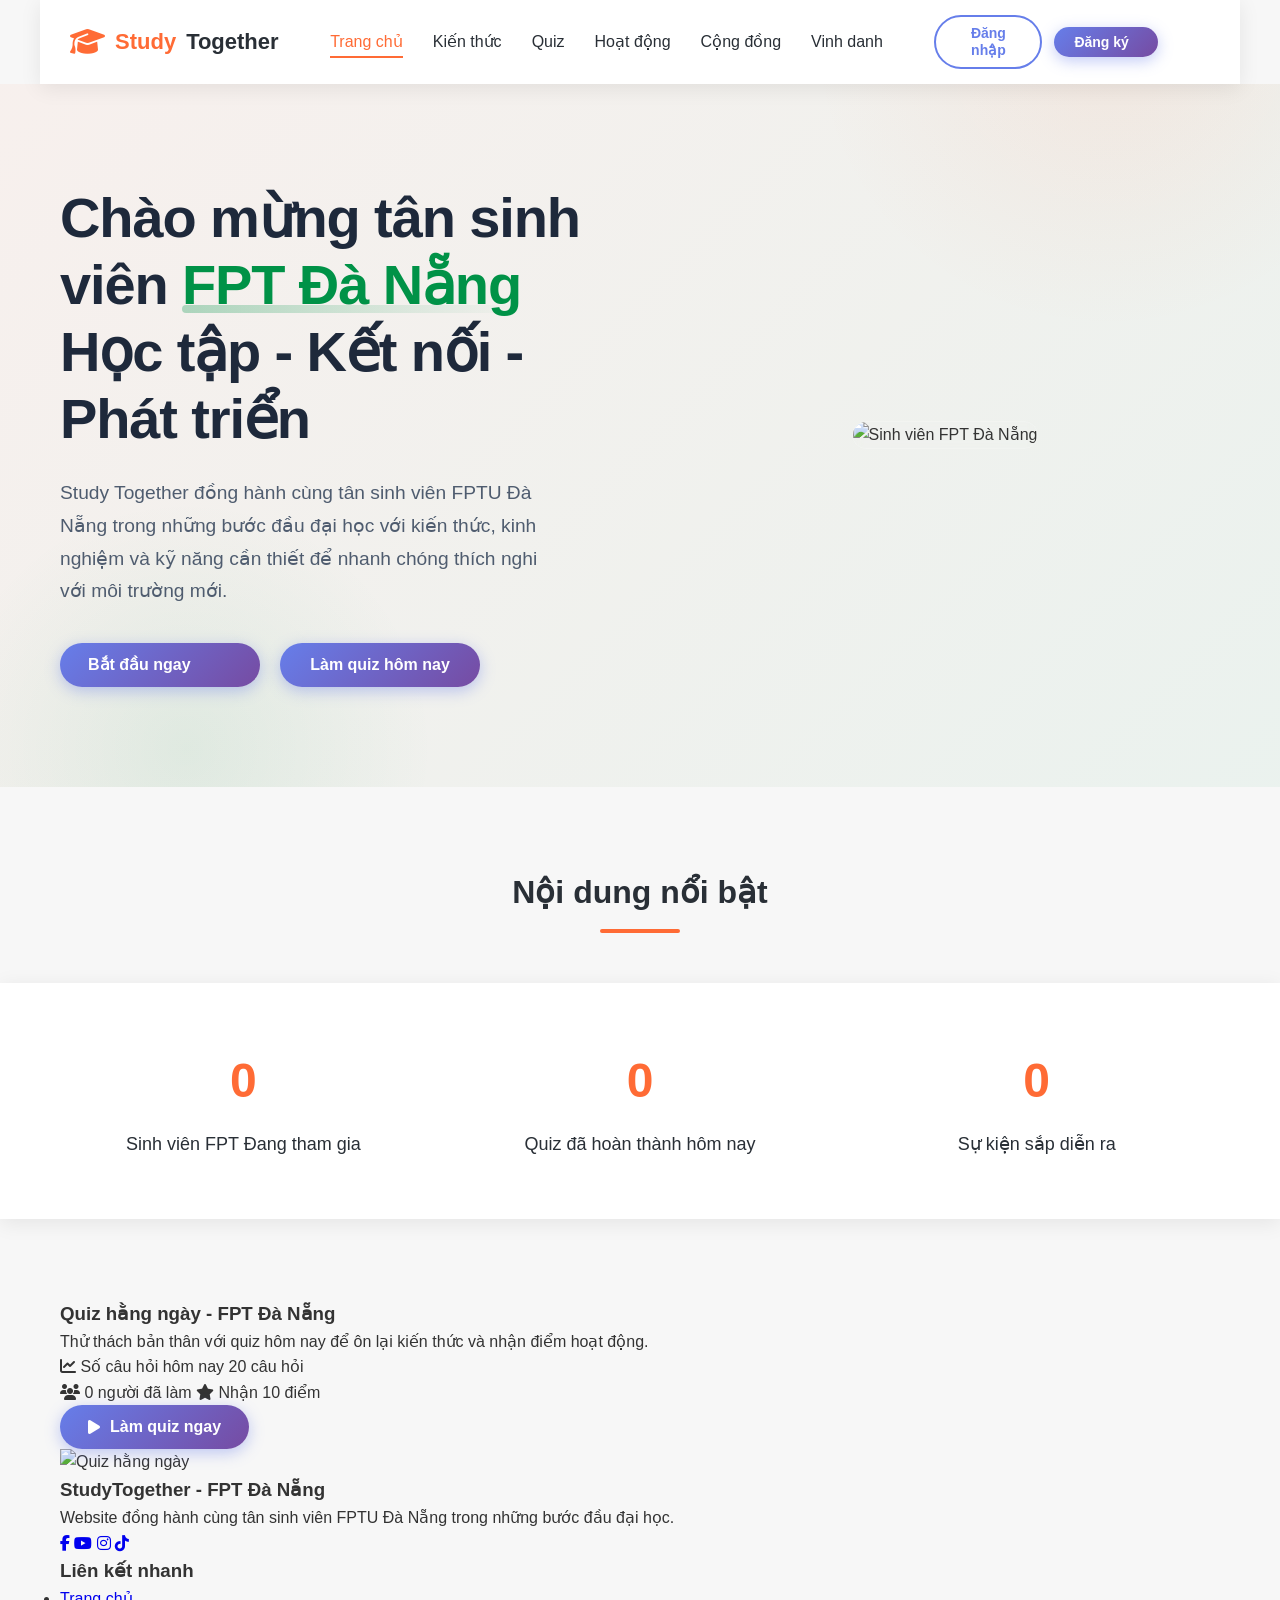
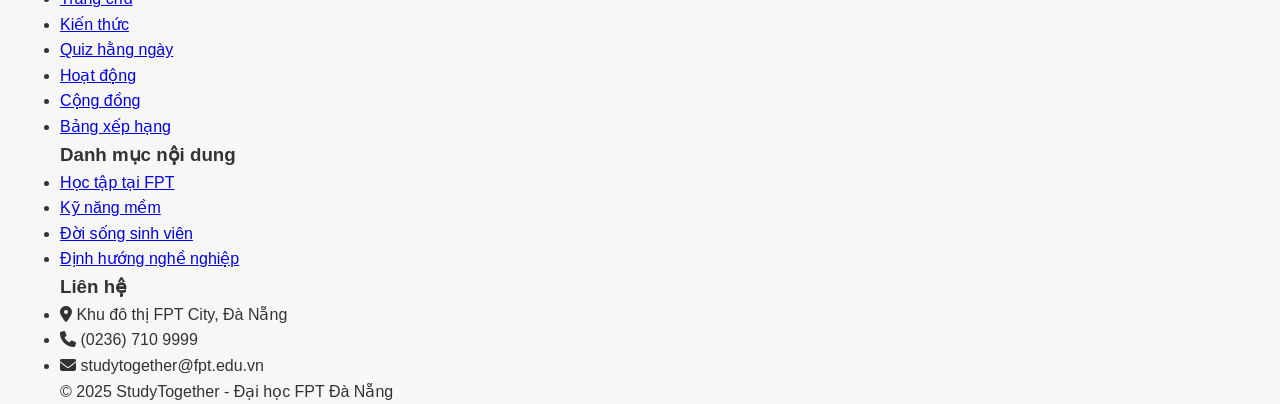
==== index.html @ 8d512ec1 "fix" ====
<!DOCTYPE html>
<html lang="vi">
<head>
    <meta charset="UTF-8">
    <meta name="viewport" content="width=device-width, initial-scale=1.0">
    <title>Study Together - Đồng hành cùng tân sinh viên FPT Đà Nẵng</title>
    <link rel="stylesheet" href="https://cdnjs.cloudflare.com/ajax/libs/font-awesome/6.4.0/css/all.min.css">
    <link rel="stylesheet" href="https://cdnjs.cloudflare.com/ajax/libs/toastr.js/latest/toastr.min.css">
    <link rel="stylesheet" href="css/style.css">
    <link rel="icon" type="image/png" href="https://daihoc.fpt.edu.vn/favicon.ico">
</head>
<body>
    <!-- Header -->
    <header id="main-header">
        <div class="container header-container">
            <a href="#" class="logo" id="homeLogo">
                <i class="fas fa-graduation-cap"></i>
                <span>Study</span>Together
            </a>
            
            <nav>
                <ul>
                    <li><a href="#" class="nav-link active" data-section="home">Trang chủ</a></li>
                    <li><a href="#" class="nav-link" data-section="knowledge">Kiến thức</a></li>
                    <li><a href="#" class="nav-link" data-section="quiz">Quiz</a></li>
                    <li><a href="#" class="nav-link" data-section="activities">Hoạt động</a></li>
                    <li><a href="#" class="nav-link" data-section="community">Cộng đồng</a></li>
                    <li><a href="#" class="nav-link" data-section="ranking">Vinh danh</a></li>
                </ul>
            </nav>
            
            <div class="auth-buttons" id="authButtons">
                <a href="#" class="btn btn-outline" id="loginBtn">Đăng nhập</a>
                <a href="#" class="btn btn-primary" id="registerBtn">Đăng ký</a>
            </div>

            <!-- User Menu -->
            <div class="user-menu" id="userMenu" style="display: none;">
                <div class="user-info" id="userInfo">
                    <i class="fas fa-user-circle"></i>
                    <span id="displayUsername">Username</span>
                    <i class="fas fa-chevron-down"></i>
                </div>
                <div class="dropdown-menu" id="dropdownMenu">
                    <a href="#" id="profileBtn"><i class="fas fa-user"></i> Hồ sơ</a>
                    <a href="#" id="quizHistoryBtn"><i class="fas fa-history"></i> Lịch sử quiz</a>
                    <a href="#" id="logoutBtn"><i class="fas fa-sign-out-alt"></i> Đăng xuất</a>
                </div>
            </div>

            <!-- Mobile Menu Button -->
            <div class="mobile-menu-btn" id="mobileMenuBtn">
                <span></span>
                <span></span>
                <span></span>
            </div>
        </div>
    </header>

    <!-- Main Content -->
    <main id="main-content">
        <!-- Trang chủ -->
        <section id="home-section" class="content-section">
            <!-- Banner chính -->
            <section class="hero">
                <div class="container hero-content">
                    <div class="hero-text">
                        <h1>Chào mừng tân sinh viên <span>FPT Đà Nẵng</span><br>Học tập - Kết nối - Phát triển</h1>
                        <p>Study Together đồng hành cùng tân sinh viên FPTU Đà Nẵng trong những bước đầu đại học với kiến thức, kinh nghiệm và kỹ năng cần thiết để nhanh chóng thích nghi với môi trường mới.</p>
                        <div class="hero-buttons">
                            <a href="#" class="btn btn-primary" id="startNowBtn">Bắt đầu ngay</a>
                            <a href="#" class="btn btn-fpt" id="dailyQuizBtn">Làm quiz hôm nay</a>
                        </div>
                    </div>
                    <div class="hero-image">
                        <img src="https://daihoc.fpt.edu.vn/wp-content/uploads/2022/07/dai-hoc-fpt-1-1659081213-910x607.jpg" alt="Sinh viên FPT Đà Nẵng">
                    </div>
                </div>
            </section>

            <!-- Nội dung nổi bật -->
            <div class="container">
                <h2 class="section-title">Nội dung nổi bật</h2>
                <div class="features" id="featured-content"></div>
            </div>

            <!-- Thống kê nhanh -->
            <section class="stats">
                <div class="container stats-container">
                    <div class="stat-item">
                        <div class="stat-number" id="studentCount">0</div>
                        <div class="stat-text">Sinh viên FPT Đang tham gia</div>
                    </div>
                    <div class="stat-item">
                        <div class="stat-number" id="quizCompletedCount">0</div>
                        <div class="stat-text">Quiz đã hoàn thành hôm nay</div>
                    </div>
                    <div class="stat-item">
                        <div class="stat-number" id="upcomingEvents">0</div>
                        <div class="stat-text">Sự kiện sắp diễn ra</div>
                    </div>
                </div>
            </section>

            <!-- Quiz hôm nay -->
            <div class="container">
                <div class="quiz-today">
                    <div class="quiz-content">
                        <h3>Quiz hằng ngày - FPT Đà Nẵng</h3>
                        <p>Thử thách bản thân với quiz hôm nay để ôn lại kiến thức và nhận điểm hoạt động.</p>
                        <div class="quiz-progress-wrapper">
                            <div class="quiz-progress-header">
                                <span><i class="fas fa-chart-line"></i> Số câu hỏi hôm nay</span>
                                <span class="quiz-progress-percentage" id="quizPercentage">20 câu hỏi</span>
                            </div>
                            <div class="quiz-stats">
                                <span><i class="fas fa-users"></i> <span id="quizCompletedToday">0</span> người đã làm</span>
                                <span><i class="fas fa-star"></i> Nhận 10 điểm</span>
                            </div>
                        </div>
                        <button class="btn btn-primary" id="takeQuizBtn">
                            <i class="fas fa-play"></i> Làm quiz ngay
                        </button>
                    </div>
                    <div class="quiz-image">
                        <img src="https://images.unsplash.com/photo-1501504905252-473c47e087f8?ixlib=rb-4.0.3&auto=format&fit=crop&w=1000&q=80" alt="Quiz hằng ngày">
                    </div>
                </div>
            </div>
        </section>

        <!-- Kiến thức -->
        <section id="knowledge-section" class="content-section hidden-section">
            <div class="container">
                <h2 class="section-title">Kiến thức cho tân sinh viên FPT</h2>
                <div class="features" id="knowledge-content"></div>
            </div>
        </section>

        <!-- Chi tiết bài viết -->
        <section id="post-detail-section" class="content-section hidden-section">
            <div class="container">
                <div id="post-detail-content"></div>
            </div>
        </section>

        <!-- Quiz Section -->
        <section id="quiz-section" class="content-section hidden-section">
            <div class="container">
                <div class="quiz-header-section">
                    <h2 class="section-title">Quiz hàng ngày</h2>
                    <button class="btn btn-primary" id="startQuizNowBtn">
                        <i class="fas fa-play"></i> Bắt đầu làm quiz ngay
                    </button>
                </div>
                
                <div class="quiz-stats-section">
                    <!-- Thông tin quiz -->
                    <div class="quiz-info-cards">
                        <div class="quiz-info-card">
                            <i class="fas fa-question-circle"></i>
                            <div class="info-content">
                                <span class="info-label">Tổng số câu</span>
                                <span class="info-value" id="totalQuestionsDisplay">20 câu</span>
                            </div>
                        </div>
                        <div class="quiz-info-card">
                            <i class="fas fa-star"></i>
                            <div class="info-content">
                                <span class="info-label">Điểm tối đa</span>
                                <span class="info-value" id="maxScoreDisplay">200 điểm</span>
                            </div>
                        </div>
                        <div class="quiz-info-card">
                            <i class="fas fa-clock"></i>
                            <div class="info-content">
                                <span class="info-label">Thời gian</span>
                                <span class="info-value">Không giới hạn</span>
                            </div>
                        </div>
                    </div>
                    
                    <!-- Container cho câu hỏi quiz -->
                    <div id="quizQuestions" class="quiz-questions-container" style="display: none;"></div>
                    
                    <!-- Container cho kết quả quiz -->
                    <div id="quizResult" class="quiz-result-container" style="display: none;"></div>
                    
                    <!-- Nút điều khiển quiz -->
                    <div class="quiz-actions">
                        <button id="submitQuizBtn" class="btn btn-primary" style="display: none;">
                            <i class="fas fa-check"></i> Nộp bài
                        </button>
                        <button id="closeQuizResultBtn" class="btn btn-outline" style="display: none;">
                            <i class="fas fa-times"></i> Đóng
                        </button>
                    </div>
                    
                    <!-- Lịch sử quiz -->
                    <div class="quiz-history-section">
                        <div class="quiz-history-header">
                            <h3><i class="fas fa-history"></i> Lịch sử quiz của bạn</h3>
                            <div class="history-actions">
                                <button class="btn btn-outline" id="refreshQuizHistoryBtn">
                                    <i class="fas fa-sync-alt"></i> Làm mới
                                </button>
                                <button class="btn btn-primary" id="startQuizFromHistory">
                                    <i class="fas fa-play"></i> Làm quiz mới
                                </button>
                            </div>
                        </div>
                        <div id="quiz-history" class="quiz-history-list"></div>
                    </div>
                </div>
            </div>
        </section>

        <!-- Hoạt động -->
        <section id="activities-section" class="content-section hidden-section">
            <div class="container">
                <h2 class="section-title fpt">Hoạt động FPT Đà Nẵng</h2>
                <p class="section-description">Các sự kiện, hoạt động ngoại khóa và talkshow dành cho sinh viên FPTU Đà Nẵng</p>
                
                <div class="activities-grid" id="activities-content"></div>
                
                <div class="text-center">
                    <button class="btn btn-fpt" id="loadMoreActivities">
                        <i class="fas fa-arrow-down"></i> Xem thêm hoạt động
                    </button>
                </div>
            </div>
        </section>

        <!-- Chi tiết hoạt động -->
        <section id="activity-detail-section" class="content-section hidden-section">
            <div class="container">
                <div id="activity-detail-content"></div>
            </div>
        </section>

        <!-- Cộng đồng -->
        <section id="community-section" class="content-section hidden-section">
            <div class="container">
                <h2 class="section-title fpt">Cộng đồng FPT Đà Nẵng</h2>
                <p class="section-description">Kết nối, chia sẻ và học hỏi cùng cộng đồng sinh viên FPTU Đà Nẵng</p>
                
                <div class="community-container">
                    <div class="community-card">
                        <div class="community-icon">
                            <i class="fas fa-comments"></i>
                        </div>
                        <h3>Diễn đàn thảo luận</h3>
                        <p>Thảo luận, đặt câu hỏi và chia sẻ kinh nghiệm học tập với sinh viên FPT</p>
                        <button class="btn btn-fpt" id="joinForumBtn">
                            <i class="fas fa-sign-in-alt"></i> Tham gia ngay
                        </button>
                    </div>
                    
                    <div class="community-card">
                        <div class="community-icon">
                            <i class="fas fa-users"></i>
                        </div>
                        <h3>Nhóm học tập</h3>
                        <p>Kết nối với các nhóm học tập theo môn học, chuyên ngành tại FPT</p>
                        <button class="btn btn-fpt" id="findGroupBtn">
                            <i class="fas fa-search"></i> Tìm nhóm
                        </button>
                    </div>
                    
                    <div class="community-card">
                        <div class="community-icon">
                            <i class="fas fa-question-circle"></i>
                        </div>
                        <h3>Hỏi đáp cùng giảng viên</h3>
                        <p>Đặt câu hỏi trực tiếp với giảng viên và mentor FPT Đà Nẵng</p>
                        <button class="btn btn-fpt" id="askQuestionBtn">
                            <i class="fas fa-pen"></i> Đặt câu hỏi
                        </button>
                    </div>
                </div>
                
                <div class="forum-posts">
                    <h3>Bài viết mới từ cộng đồng</h3>
                    <div id="forum-posts-content"></div>
                    
                    <div class="text-center">
                        <button class="btn btn-outline" id="createPostBtn">
                            <i class="fas fa-plus"></i> Tạo bài viết mới
                        </button>
                    </div>
                </div>
            </div>
        </section>

        <!-- Vinh danh -->
        <section id="ranking-section" class="content-section hidden-section">
            <div class="container">
                <h2 class="section-title">Bảng xếp hạng FPT Đà Nẵng</h2>
                
                <div class="ranking-tabs">
                    <button class="btn btn-outline" id="weeklyRankingBtn">
                        <i class="fas fa-calendar-week"></i> Xếp hạng tuần
                    </button>
                    <button class="btn btn-primary" id="monthlyRankingBtn">
                        <i class="fas fa-calendar-alt"></i> Xếp hạng tháng
                    </button>
                </div>
                
                <div id="ranking-content"></div>
            </div>
        </section>

        <!-- Hồ sơ -->
        <section id="profile-section" class="content-section hidden-section">
            <div class="container">
                <div class="profile-container">
                    <div class="profile-card">
                        <div class="profile-header">
                            <div class="profile-avatar">
                                <span class="avatar-icon" id="profileAvatar">U</span>
                            </div>
                            <h1>Hồ sơ cá nhân</h1>
                            <span class="profile-badge" id="profileBadge">Thành viên</span>
                        </div>
                        
                        <div class="profile-content">
                            <div class="profile-item">
                                <div class="item-icon">👤</div>
                                <div class="item-details">
                                    <div class="item-label">Tên đăng nhập</div>
                                    <div class="item-value" id="profileUsername">---</div>
                                </div>
                            </div>
                            
                            <div class="profile-item">
                                <div class="item-icon">📧</div>
                                <div class="item-details">
                                    <div class="item-label">Email</div>
                                    <div class="item-value" id="profileEmail">---</div>
                                </div>
                            </div>
                            
                            <div class="profile-item">
                                <div class="item-icon">⭐</div>
                                <div class="item-details">
                                    <div class="item-label">Điểm tích lũy</div>
                                    <div class="points-display" id="profilePoints">
                                        0 <span>điểm</span>
                                    </div>
                                </div>
                            </div>
                        </div>
                        
                        <div class="profile-stats">
                            <div class="stat-card">
                                <div class="stat-value" id="rankStat">Bronze</div>
                                <div class="stat-label">Hạng</div>
                            </div>
                            <div class="stat-card">
                                <div class="stat-value" id="joinDateStat">2024</div>
                                <div class="stat-label">Tham gia</div>
                            </div>
                            <div class="stat-card">
                                <div class="stat-value" id="activityStat">0</div>
                                <div class="stat-label">Quiz đã làm</div>
                            </div>
                        </div>
                        
                        <div class="profile-actions">
                            <button class="btn" onclick="editProfile()">
                                <span>Chỉnh sửa</span>
                            </button>
                            <button class="btn btn-outline" onclick="viewQuizHistory()">
                                <span>Lịch sử</span>
                            </button>
                        </div>
                    </div>
                </div>
            </div>
        </section>
    </main>

    <!-- Modal đăng ký/đăng nhập -->
    <div class="modal" id="authModal">
        <div class="modal-content">
            <span class="close-modal" id="closeAuthModal">&times;</span>
            <h2 id="modalTitle">Đăng ký tài khoản</h2>

            <form id="authForm">
                <div class="form-group">
                    <label for="username">Tên đăng nhập:</label>
                    <input type="text" id="username" placeholder="Nhập tên đăng nhập" required>
                </div>

                <div class="form-group" id="emailGroup">
                    <label for="email">Email:</label>
                    <input type="email" id="email" placeholder="example@fpt.edu.vn">
                </div>

                <div class="form-group">
                    <label for="password">Mật khẩu:</label>
                    <input type="password" id="password" placeholder="••••••••" required>
                </div>

                <div class="form-group" id="confirmPasswordGroup">
                    <label for="confirmPassword">Xác nhận mật khẩu:</label>
                    <input type="password" id="confirmPassword" placeholder="Nhập lại mật khẩu">
                </div>

                <button type="submit" class="btn btn-primary" id="authSubmitBtn">Đăng ký</button>

                <p class="text-center">
                    <a href="#" id="switchAuthMode">Đã có tài khoản? Đăng nhập ngay</a>
                </p>
            </form>
        </div>
    </div>

    <!-- Modal Quên mật khẩu -->
    <div class="modal" id="forgotPasswordModal">
        <div class="modal-content">
            <span class="close-modal" id="closeForgotModal">&times;</span>
            <h2><i class="fas fa-key"></i> Quên mật khẩu</h2>
            <p class="modal-description">Nhập email của bạn, chúng tôi sẽ gửi mã xác nhận.</p>
            <form id="forgotPasswordForm">
                <div class="form-group">
                    <label for="forgotEmail">Email:</label>
                    <input type="email" id="forgotEmail" placeholder="example@fpt.edu.vn" required>
                </div>
                <button type="submit" class="btn btn-primary">Gửi mã xác nhận</button>
            </form>
            <div class="form-links">
                <a href="#" id="backToLoginFromForgot"><i class="fas fa-arrow-left"></i> Quay lại đăng nhập</a>
            </div>
        </div>
    </div>

    <!-- Modal Nhập OTP -->
    <div class="modal" id="otpModal">
        <div class="modal-content">
            <span class="close-modal" id="closeOtpModal">&times;</span>
            <h2><i class="fas fa-shield-alt"></i> Xác nhận OTP</h2>
            <p class="modal-description">Nhập mã 6 chữ số đã được gửi đến email của bạn.</p>
            <form id="otpForm">
                <div class="form-group otp-input-group">
                    <label for="otpCode">Mã xác nhận:</label>
                    <input type="text" id="otpCode" maxlength="6" placeholder="••••••" required>
                </div>
                <button type="submit" class="btn btn-primary">Xác nhận</button>
            </form>
            <div class="form-links">
                <a href="#" id="resendOtpBtn"><i class="fas fa-redo"></i> Gửi lại mã</a>
                <a href="#" id="backToForgotFromOtp"><i class="fas fa-arrow-left"></i> Quay lại</a>
            </div>
        </div>
    </div>

    <!-- Modal Đặt lại mật khẩu -->
    <div class="modal" id="resetPasswordModal">
        <div class="modal-content">
            <span class="close-modal" id="closeResetModal">&times;</span>
            <h2><i class="fas fa-lock"></i> Đặt mật khẩu mới</h2>
            <p class="modal-description">Nhập mật khẩu mới cho tài khoản của bạn.</p>
            <form id="resetPasswordForm">
                <div class="form-group">
                    <label for="newPassword">Mật khẩu mới:</label>
                    <div class="password-input">
                        <input type="password" id="newPassword" placeholder="••••••••" required>
                        <i class="fas fa-eye toggle-password" data-target="newPassword"></i>
                    </div>
                </div>
                <div class="form-group">
                    <label for="confirmNewPassword">Xác nhận mật khẩu:</label>
                    <div class="password-input">
                        <input type="password" id="confirmNewPassword" placeholder="••••••••" required>
                        <i class="fas fa-eye toggle-password" data-target="confirmNewPassword"></i>
                    </div>
                </div>
                <button type="submit" class="btn btn-primary">Đổi mật khẩu</button>
            </form>
            <div class="form-links">
                <a href="#" id="backToLoginFromReset"><i class="fas fa-arrow-left"></i> Quay lại đăng nhập</a>
            </div>
        </div>
    </div>

    <!-- Modal tạo bài viết cộng đồng -->
    <div class="modal" id="createPostModal">
        <div class="modal-content">
            <span class="close-modal" id="closePostModal">&times;</span>
            <h2>Tạo bài viết mới</h2>
            <form id="postForm">
                <div class="form-group">
                    <label for="postTitle">Tiêu đề:</label>
                    <input type="text" id="postTitle" placeholder="Nhập tiêu đề bài viết" required>
                </div>
                <div class="form-group">
                    <label for="postCategory">Chuyên mục:</label>
                    <select id="postCategory">
                        <option value="study">Học tập</option>
                        <option value="activity">Hoạt động</option>
                        <option value="question">Hỏi đáp</option>
                        <option value="share">Chia sẻ</option>
                        <option value="other">Khác</option>
                    </select>
                </div>
                <div class="form-group">
                    <label for="postContent">Nội dung:</label>
                    <textarea id="postContent" rows="6" placeholder="Nhập nội dung bài viết..." required></textarea>
                </div>
                <button type="submit" class="btn btn-fpt">Đăng bài</button>
            </form>
        </div>
    </div>

    <!-- Footer -->
    <footer id="main-footer">
        <div class="container">
            <div class="footer-container">
                <div class="footer-column">
                    <h3>StudyTogether - FPT Đà Nẵng</h3>
                    <p>Website đồng hành cùng tân sinh viên FPTU Đà Nẵng trong những bước đầu đại học.</p>
                    <div class="social-icons">
                        <a href="#" aria-label="Facebook"><i class="fab fa-facebook-f"></i></a>
                        <a href="#" aria-label="YouTube"><i class="fab fa-youtube"></i></a>
                        <a href="#" aria-label="Instagram"><i class="fab fa-instagram"></i></a>
                        <a href="#" aria-label="TikTok"><i class="fab fa-tiktok"></i></a>
                    </div>
                </div>
                
                <div class="footer-column">
                    <h3>Liên kết nhanh</h3>
                    <ul>
                        <li><a href="#" class="footer-nav" data-section="home">Trang chủ</a></li>
                        <li><a href="#" class="footer-nav" data-section="knowledge">Kiến thức</a></li>
                        <li><a href="#" class="footer-nav" data-section="quiz">Quiz hằng ngày</a></li>
                        <li><a href="#" class="footer-nav" data-section="activities">Hoạt động</a></li>
                        <li><a href="#" class="footer-nav" data-section="community">Cộng đồng</a></li>
                        <li><a href="#" class="footer-nav" data-section="ranking">Bảng xếp hạng</a></li>
                    </ul>
                </div>
                
                <div class="footer-column">
                    <h3>Danh mục nội dung</h3>
                    <ul>
                        <li><a href="#">Học tập tại FPT</a></li>
                        <li><a href="#">Kỹ năng mềm</a></li>
                        <li><a href="#">Đời sống sinh viên</a></li>
                        <li><a href="#">Định hướng nghề nghiệp</a></li>
                    </ul>
                </div>
                
                <div class="footer-column">
                    <h3>Liên hệ</h3>
                    <ul>
                        <li><i class="fas fa-map-marker-alt"></i> Khu đô thị FPT City, Đà Nẵng</li>
                        <li><i class="fas fa-phone"></i> (0236) 710 9999</li>
                        <li><i class="fas fa-envelope"></i> studytogether@fpt.edu.vn</li>
                    </ul>
                </div>
            </div>
            
            <div class="copyright">
                <p>&copy; 2025 StudyTogether - Đại học FPT Đà Nẵng</p>
            </div>
        </div>
    </footer>

    <!-- Scripts -->
    <script src="https://cdnjs.cloudflare.com/ajax/libs/jquery/3.7.1/jquery.min.js"></script>
    <script src="https://cdnjs.cloudflare.com/ajax/libs/toastr.js/latest/toastr.min.js"></script>
    
    <script>
        toastr.options = {
            closeButton: true,
            progressBar: true,
            positionClass: "toast-top-right",
            timeOut: "4000",
            extendedTimeOut: "1000",
            showDuration: "300",
            hideDuration: "1000",
            preventDuplicates: true
        };
    </script>

    <!-- Load Auth Service trước -->
    <script type="module" src="js/services/auth.service.js"></script>
    <!-- App Loader (nằm cùng cấp với index.html) -->
    <script type="module" src="./app-loader.js"></script>
</body>
</html>
---- css/style.css ----
/* Reset và biến màu sắc */
@import url('components/header.css');
@import url('components/footer.css');
@import url('components/modal.css');
@import url('components/cards.css');
@import url('components/quiz.css');
/* Import các component bổ sung */
@import url('components/user-menu.css');
@import url('components/quiz-modal.css');

* {
    margin: 0;
    padding: 0;
    box-sizing: border-box;
    font-family: 'Segoe UI', Tahoma, Geneva, Verdana, sans-serif;
}

:root {
    --primary-color: #FF6B35; /* Cam chủ đạo */
    --primary-dark: #E55A2B;
    --secondary-color: #4ECDC4; /* Xanh phụ */
    --light-color: #FFFFFF;
    --dark-color: #292F36;
    --gray-color: #F7F7F7;
    --text-color: #333333;
    --shadow: 0 4px 20px rgba(0, 0, 0, 0.08);
    --shadow-hover: 0 8px 25px rgba(0, 0, 0, 0.15);
    --border-radius: 8px;
    --transition: all 0.3s cubic-bezier(0.25, 0.8, 0.25, 1);
    --fpt-green: #009247; /* Màu xanh FPT */
    --fpt-blue: #0056B3; /* Màu xanh dương FPT */
}

body {
    background-color: var(--gray-color);
    color: var(--text-color);
    line-height: 1.6;
    scroll-behavior: smooth; /* Cuộn trang mượt mà */
}

.container {
    width: 100%;
    max-width: 1200px;
    margin: 0 auto;
    padding: 0 20px;
}

/* Các phần ẩn ban đầu */
.hidden-section {
    display: none !important;
}

/* Nút cơ bản */
.btn {
    padding: 12px 24px;
    border-radius: var(--border-radius);
    font-weight: 600;
    cursor: pointer;
    transition: var(--transition);
    border: none;
    text-decoration: none;
    display: inline-block;
    text-align: center;
    font-size: 16px;
    line-height: 1;
}

.btn-primary {
    background-color: var(--primary-color);
    color: var(--light-color);
    box-shadow: 0 4px 10px rgba(255, 107, 53, 0.3);
}

.btn-primary:hover {
    background-color: var(--primary-dark);
    transform: translateY(-3px);
    box-shadow: 0 8px 20px rgba(255, 107, 53, 0.4);
}

.btn-outline {
    background-color: transparent;
    color: var(--primary-color);
    border: 2px solid var(--primary-color);
    line-height: 1.2; /* Điều chỉnh để cân bằng với padding */
}

.btn-outline:hover {
    background-color: var(--primary-color);
    color: var(--light-color);
    transform: translateY(-3px);
    box-shadow: 0 8px 20px rgba(255, 107, 53, 0.3);
}

.btn-fpt {
    background-color: var(--fpt-green);
    color: white;
    box-shadow: 0 4px 10px rgba(0, 146, 71, 0.3);
}

.btn-fpt:hover {
    background-color: #007a3d;
    transform: translateY(-3px);
    box-shadow: 0 8px 20px rgba(0, 146, 71, 0.4);
}

/* Tiêu đề section */
.section-title {
    font-size: 32px;
    text-align: center;
    margin-bottom: 50px;
    color: var(--dark-color);
    position: relative;
    padding-bottom: 15px;
}

.section-title::after {
    content: '';
    position: absolute;
    bottom: 0;
    left: 50%;
    transform: translateX(-50%);
    width: 80px;
    height: 4px;
    background-color: var(--primary-color);
    border-radius: 2px;
    transition: width 0.3s ease;
}

.section-title:hover::after {
    width: 120px;
}

.section-title.fpt::after {
    background-color: var(--fpt-green);
}

/* Hero banner - Phiên bản sang trọng */
.hero {
    background: linear-gradient(135deg, rgba(255, 107, 53, 0.05) 0%, rgba(0, 146, 71, 0.05) 100%);
    padding: 100px 0;
    margin-bottom: 80px;
    position: relative;
    overflow: hidden;
}

/* Hiệu ứng background động */
.hero::before {
    content: '';
    position: absolute;
    top: -50%;
    right: -10%;
    width: 600px;
    height: 600px;
    background: radial-gradient(circle, rgba(255, 107, 53, 0.08) 0%, transparent 70%);
    border-radius: 50%;
    animation: float 20s ease-in-out infinite;
    z-index: 0;
}

.hero::after {
    content: '';
    position: absolute;
    bottom: -30%;
    left: -5%;
    width: 500px;
    height: 500px;
    background: radial-gradient(circle, rgba(0, 146, 71, 0.08) 0%, transparent 70%);
    border-radius: 50%;
    animation: float 15s ease-in-out infinite reverse;
    z-index: 0;
}

@keyframes float {
    0%, 100% {
        transform: translate(0, 0) scale(1);
    }
    50% {
        transform: translate(30px, -20px) scale(1.05);
    }
}

.hero-content {
    display: flex;
    align-items: center;
    gap: 60px;
    position: relative;
    z-index: 2;
}

.hero-text {
    flex: 1;
    animation: slideInLeft 0.8s ease-out;
}

.hero-image {
    flex: 1;
    text-align: center;
    animation: slideInRight 0.8s ease-out;
}

.hero-image img {
    max-width: 100%;
    border-radius: 30px;
    box-shadow: 0 30px 40px -20px rgba(0, 0, 0, 0.3);
    transition: all 0.5s cubic-bezier(0.175, 0.885, 0.32, 1.275);
    border: 1px solid rgba(255, 255, 255, 0.2);
    backdrop-filter: blur(5px);
}

.hero-image img:hover {
    transform: scale(1.03) rotate(1deg);
    box-shadow: 0 40px 60px -20px rgba(255, 107, 53, 0.4);
}

.hero h1 {
    font-size: 3.5rem;
    font-weight: 800;
    margin-bottom: 25px;
    color: #1e293b;
    line-height: 1.2;
    letter-spacing: -0.02em;
}

.hero h1 span {
    color: var(--fpt-green);
    position: relative;
    display: inline-block;
}

.hero h1 span::after {
    content: '';
    position: absolute;
    bottom: 5px;
    left: 0;
    width: 100%;
    height: 8px;
    background: linear-gradient(90deg, var(--fpt-green), transparent);
    opacity: 0.3;
    border-radius: 10px;
}

.hero p {
    font-size: 1.2rem;
    margin-bottom: 35px;
    color: #475569;
    opacity: 0.95;
    line-height: 1.7;
    max-width: 90%;
}

.hero-buttons {
    display: flex;
    gap: 20px;
    flex-wrap: wrap;
}

/* Animation */
@keyframes slideInLeft {
    from {
        opacity: 0;
        transform: translateX(-50px);
    }
    to {
        opacity: 1;
        transform: translateX(0);
    }
}

@keyframes slideInRight {
    from {
        opacity: 0;
        transform: translateX(50px);
    }
    to {
        opacity: 1;
        transform: translateX(0);
    }
}

/* Responsive */
@media (max-width: 1024px) {
    .hero h1 {
        font-size: 3rem;
    }
    
    .hero p {
        font-size: 1.1rem;
    }
}

@media (max-width: 768px) {
    .hero {
        padding: 60px 0;
    }
    
    .hero-content {
        flex-direction: column;
        gap: 40px;
        text-align: center;
    }
    
    .hero-text {
        flex: none;
        width: 100%;
    }
    
    .hero-image {
        flex: none;
        width: 80%;
        margin: 0 auto;
    }
    
    .hero h1 {
        font-size: 2.5rem;
    }
    
    .hero h1 span::after {
        bottom: 2px;
        height: 6px;
    }
    
    .hero p {
        max-width: 100%;
        font-size: 1rem;
    }
    
    .hero-buttons {
        justify-content: center;
    }
    
    .hero::before,
    .hero::after {
        width: 300px;
        height: 300px;
    }
}

@media (max-width: 480px) {
    .hero h1 {
        font-size: 2rem;
    }
    
    .hero-buttons {
        flex-direction: column;
        gap: 15px;
    }
    
    .hero-buttons .btn {
        width: 100%;
    }
}

/* Thống kê nhanh */
.stats {
    background-color: var(--light-color);
    padding: 60px 0;
    margin-bottom: 80px;
    box-shadow: var(--shadow);
}

.stats-container {
    display: flex;
    justify-content: space-around;
    flex-wrap: wrap;
    gap: 30px;
}

.stat-item {
    text-align: center;
    flex: 1;
    min-width: 200px;
    transition: var(--transition);
}

.stat-item:hover {
    transform: translateY(-5px);
}

.stat-number {
    font-size: 48px;
    font-weight: 700;
    color: var(--primary-color);
    margin-bottom: 10px;
    transition: var(--transition);
}

.stat-item:hover .stat-number {
    transform: scale(1.1);
    color: var(--primary-dark);
}

.stat-text {
    font-size: 18px;
    color: var(--dark-color);
    font-weight: 500;
}

/* Bảng xếp hạng - Phiên bản cao cấp (đã fix layout) */
.ranking-table {
    width: 100%;
    table-layout: fixed; /* Quan trọng: giúp kiểm soát độ rộng cột */
    border-collapse: separate;
    border-spacing: 0 8px;
    margin: 30px 0 20px;
    transition: all 0.4s ease;
    animation: tableAppear 0.8s cubic-bezier(0.175, 0.885, 0.32, 1.275);
}

@keyframes tableAppear {
    from {
        opacity: 0;
        transform: translateY(40px);
    }
    to {
        opacity: 1;
        transform: translateY(0);
    }
}

.ranking-table thead tr {
    background: linear-gradient(135deg, var(--primary-color), #ff8c5a);
    border-radius: 16px 16px 0 0;
    overflow: hidden;
    box-shadow: 0 8px 20px -5px rgba(255, 107, 53, 0.3);
}

.ranking-table th {
    padding: 18px 20px;
    color: white;
    font-weight: 700;
    font-size: 0.95rem;
    text-transform: uppercase;
    letter-spacing: 1px;
    text-align: left;
    position: relative;
    overflow: hidden;
}

.ranking-table th:first-child {
    border-radius: 16px 0 0 0;
    padding-left: 25px;
}

.ranking-table th:last-child {
    border-radius: 0 16px 0 0;
    padding-right: 25px;
}

.ranking-table th::after {
    content: '';
    position: absolute;
    top: 0;
    left: -100%;
    width: 100%;
    height: 100%;
    background: linear-gradient(90deg, transparent, rgba(255, 255, 255, 0.2), transparent);
    animation: shimmer 3s infinite;
}

@keyframes shimmer {
    0% { left: -100%; }
    20% { left: 100%; }
    100% { left: 100%; }
}

/* Độ rộng cột */
.ranking-table th:nth-child(1),
.ranking-table td:nth-child(1) {
    width: 12%; /* Hạng */
    text-align: center;
}

.ranking-table th:nth-child(2),
.ranking-table td:nth-child(2) {
    width: 48%; /* Tên sinh viên */
}

.ranking-table th:nth-child(3),
.ranking-table td:nth-child(3) {
    width: 20%; /* Điểm */
    text-align: center;
}

.ranking-table th:nth-child(4),
.ranking-table td:nth-child(4) {
    width: 20%; /* Số quiz đã làm */
    text-align: center;
}

.ranking-table tbody tr {
    background: white;
    border-radius: 16px;
    box-shadow: 0 4px 15px -5px rgba(0, 0, 0, 0.1);
    transition: all 0.3s cubic-bezier(0.175, 0.885, 0.32, 1.275);
    animation: rowAppear 0.5s ease forwards;
    opacity: 0;
    transform: translateX(-20px);
    position: relative;
    border: 1px solid rgba(229, 231, 235, 0.5);
}

.ranking-table tbody tr:nth-child(1) { animation-delay: 0.1s; }
.ranking-table tbody tr:nth-child(2) { animation-delay: 0.2s; }
.ranking-table tbody tr:nth-child(3) { animation-delay: 0.3s; }
.ranking-table tbody tr:nth-child(4) { animation-delay: 0.4s; }
.ranking-table tbody tr:nth-child(5) { animation-delay: 0.5s; }
.ranking-table tbody tr:nth-child(6) { animation-delay: 0.6s; }
.ranking-table tbody tr:nth-child(7) { animation-delay: 0.7s; }
.ranking-table tbody tr:nth-child(8) { animation-delay: 0.8s; }
.ranking-table tbody tr:nth-child(9) { animation-delay: 0.9s; }
.ranking-table tbody tr:nth-child(10) { animation-delay: 1s; }

@keyframes rowAppear {
    to {
        opacity: 1;
        transform: translateX(0);
    }
}

.ranking-table tbody tr:hover {
    transform: translateY(-4px) scale(1.02);
    box-shadow: 0 15px 30px -8px rgba(255, 107, 53, 0.25);
    border-color: transparent;
    background: linear-gradient(90deg, white, #fff9f7);
}

.ranking-table td {
    padding: 18px 20px;
    color: #334155;
    font-size: 0.95rem;
    border: none;
    position: relative;
    vertical-align: middle; /* Căn giữa theo chiều dọc */
}

.ranking-table td:first-child {
    border-radius: 16px 0 0 16px;
    padding-left: 25px;
}

.ranking-table td:last-child {
    border-radius: 0 16px 16px 0;
    padding-right: 25px;
}

/* Cột thứ tự (rank) */
.ranking-table .rank {
    font-weight: 800;
    font-size: 1.2rem;
    text-align: center;
    position: relative;
}

/* Huy chương cho top 3 */
.rank-1, .rank-2, .rank-3 {
    display: inline-flex;
    align-items: center;
    justify-content: center;
    gap: 5px;
}

.rank-1::before {
    content: '🥇';
    font-size: 1.3rem;
    filter: drop-shadow(0 2px 5px rgba(255, 215, 0, 0.3));
    animation: medalWobble 2s ease infinite;
}

.rank-2::before {
    content: '🥈';
    font-size: 1.3rem;
    filter: drop-shadow(0 2px 5px rgba(192, 192, 192, 0.3));
    animation: medalWobble 2s ease infinite 0.2s;
}

.rank-3::before {
    content: '🥉';
    font-size: 1.3rem;
    filter: drop-shadow(0 2px 5px rgba(205, 127, 50, 0.3));
    animation: medalWobble 2s ease infinite 0.4s;
}

@keyframes medalWobble {
    0%, 100% { transform: rotate(0deg); }
    25% { transform: rotate(5deg); }
    75% { transform: rotate(-5deg); }
}

/* Hiệu ứng cho số thứ tự từ 4-10 */
.rank:not(.rank-1):not(.rank-2):not(.rank-3) {
    font-weight: 700;
    color: #94a3b8;
    background: #f1f5f9;
    width: 35px;
    height: 35px;
    display: inline-flex;
    align-items: center;
    justify-content: center;
    border-radius: 50%;
    margin: 0 auto;
    transition: all 0.3s ease;
}

tbody tr:hover .rank:not(.rank-1):not(.rank-2):not(.rank-3) {
    background: var(--primary-color);
    color: white;
    transform: scale(1.1);
}

/* Cột tên sinh viên - bỏ flex, dùng span bên trong */
.ranking-table td:nth-child(2) {
    font-weight: 600;
    color: #1e293b;
    position: relative;
}

/* Thêm icon vào tên bằng pseudo-element (nếu muốn giữ hiệu ứng) */
.ranking-table td:nth-child(2)::before {
    content: '👤';
    font-size: 1rem;
    opacity: 0;
    transform: translateX(-10px);
    transition: all 0.3s ease;
    display: inline-block;
    width: 20px;
}

.ranking-table tr:hover td:nth-child(2)::before {
    opacity: 1;
    transform: translateX(0);
}

/* Cột điểm và cột số quiz - căn giữa, bỏ flex */
.ranking-table td:nth-child(3),
.ranking-table td:nth-child(4) {
    font-weight: 700;
    font-size: 1.1rem;
    color: var(--primary-color);
    text-align: center;
}

/* Thêm chữ "điểm" vào sau số điểm (nếu muốn) */
.ranking-table td:nth-child(3)::after {
    content: ' điểm';
    font-size: 0.8rem;
    color: #94a3b8;
    font-weight: 400;
    margin-left: 3px;
}

/* Empty state */
.ranking-table tbody:empty::after {
    content: 'Chưa có dữ liệu xếp hạng';
    display: block;
    text-align: center;
    padding: 50px;
    color: #94a3b8;
    font-style: italic;
    background: white;
    border-radius: 16px;
    box-shadow: 0 4px 15px -5px rgba(0, 0, 0, 0.1);
}

/* Badge luyện tập (nếu dùng) */
.ranking-table .practice-badge {
    display: inline-block;
    background-color: #f0ad4e;
    color: white;
    font-size: 0.7rem;
    padding: 2px 6px;
    border-radius: 10px;
    margin-left: 5px;
    font-weight: normal;
}

/* Responsive */
@media (max-width: 768px) {
    .ranking-table {
        border-spacing: 0 6px;
    }

    .ranking-table th {
        padding: 14px 12px;
        font-size: 0.8rem;
    }

    .ranking-table td {
        padding: 14px 12px;
        font-size: 0.9rem;
    }

    .ranking-table td:first-child,
    .ranking-table th:first-child {
        padding-left: 15px;
    }

    .ranking-table td:last-child,
    .ranking-table th:last-child {
        padding-right: 15px;
    }

    .rank-1::before,
    .rank-2::before,
    .rank-3::before {
        font-size: 1.1rem;
    }

    .rank:not(.rank-1):not(.rank-2):not(.rank-3) {
        width: 30px;
        height: 30px;
        font-size: 0.9rem;
    }
}

@media (max-width: 480px) {
    .ranking-table {
        font-size: 0.85rem;
    }

    .ranking-table th {
        padding: 12px 8px;
        font-size: 0.75rem;
    }

    .ranking-table td {
        padding: 12px 8px;
    }

    .ranking-table td:nth-child(2)::before {
        display: none;
    }

    .ranking-table td:nth-child(3)::after {
        display: none;
    }
}

/* Tabs chuyển đổi bảng xếp hạng */
.ranking-tabs {
    display: flex;
    gap: 15px;
    margin-bottom: 25px;
    justify-content: center;
}

.ranking-tabs .btn {
    padding: 12px 30px;
    border-radius: 40px;
    font-weight: 600;
    transition: all 0.3s ease;
    min-width: 150px;
}

.ranking-tabs .btn-primary {
    background: linear-gradient(135deg, var(--primary-color), #ff8c5a);
    color: white;
    box-shadow: 0 8px 15px -5px rgba(255, 107, 53, 0.3);
}

.ranking-tabs .btn-outline {
    background: transparent;
    border: 2px solid var(--primary-color);
    color: var(--primary-color);
}

.ranking-tabs .btn-outline:hover {
    background: var(--primary-color);
    color: white;
    transform: translateY(-2px);
    box-shadow: 0 8px 15px -5px rgba(255, 107, 53, 0.3);
}
/* Form elements */
.form-group {
    margin-bottom: 20px;
}

.form-group label {
    display: block;
    margin-bottom: 8px;
    font-weight: 600;
    color: var(--dark-color);
    transition: var(--transition);
}

.form-group input,
.form-group select,
.form-group textarea {
    width: 100%;
    padding: 12px 15px;
    border: 2px solid #e0e0e0;
    border-radius: var(--border-radius);
    font-size: 16px;
    transition: var(--transition);
    background-color: var(--light-color);
}

.form-group input:focus,
.form-group select:focus,
.form-group textarea:focus {
    outline: none;
    border-color: var(--primary-color);
    box-shadow: 0 0 0 4px rgba(255, 107, 53, 0.15);
    transform: translateY(-2px);
}

.form-group input:hover,
.form-group select:hover,
.form-group textarea:hover {
    border-color: var(--primary-color);
}

/* Auth Buttons - Giữ lại vì đây là style chung cho nút đăng nhập/đăng ký */
.auth-buttons {
    display: flex;
    gap: 12px;
    align-items: center;
}

.auth-buttons .btn {
    padding: 8px 20px;
    font-size: 14px;
}

/* Header container */
.header-container {
    display: flex;
    align-items: center;
    justify-content: space-between;
    padding: 15px 30px;
    background: rgba(255, 255, 255, 0.95);
    backdrop-filter: blur(10px);
    box-shadow: 0 4px 20px rgba(0,0,0,0.08);
    position: sticky;
    top: 0;
    z-index: 100;
    transition: var(--transition);
}

.header-container:hover {
    box-shadow: 0 4px 25px rgba(0,0,0,0.12);
}

.logo {
    display: flex;
    align-items: center;
    gap: 10px;
    font-size: 22px;
    font-weight: 700;
    text-decoration: none;
    color: var(--dark-color);
    transition: var(--transition);
}

.logo:hover {
    transform: scale(1.02);
    color: var(--primary-color);
}

.logo i {
    color: var(--primary-color);
    font-size: 28px;
    transition: var(--transition);
}

.logo:hover i {
    transform: rotate(10deg);
}

.logo span {
    color: var(--primary-color);
}

/* Navigation */
nav ul {
    display: flex;
    gap: 30px;
    list-style: none;
}

nav ul li a {
    text-decoration: none;
    color: var(--dark-color);
    font-weight: 500;
    transition: color 0.3s ease;
    position: relative;
    padding: 8px 0;
    font-size: 16px;
}

nav ul li a::after {
    content: '';
    position: absolute;
    bottom: 0;
    left: 50%;
    transform: translateX(-50%) scaleX(0);
    width: 100%;
    height: 2px;
    background-color: var(--primary-color);
    transition: transform 0.3s ease;
}

nav ul li a:hover {
    color: var(--primary-color);
}

nav ul li a:hover::after {
    transform: translateX(-50%) scaleX(1);
}

nav ul li a.active {
    color: var(--primary-color);
}

nav ul li a.active::after {
    content: '';
    position: absolute;
    bottom: 0;
    left: 0;
    width: 100%;
    height: 2px;
    background-color: var(--primary-color);
    transform: scaleX(1);
}

/* Loading animation cho bảng (nếu có) */
@keyframes shimmer {
    0% {
        background-position: -1000px 0;
    }
    100% {
        background-position: 1000px 0;
    }
}

.loading-row {
    background: linear-gradient(90deg, #f0f0f0 25%, #e0e0e0 50%, #f0f0f0 75%);
    background-size: 1000px 100%;
    animation: shimmer 2s infinite;
}

/* Animation chung */
@keyframes fadeInUp {
    from {
        opacity: 0;
        transform: translateY(30px);
    }
    to {
        opacity: 1;
        transform: translateY(0);
    }
}

@keyframes fadeIn {
    from {
        opacity: 0;
    }
    to {
        opacity: 1;
    }
}

@keyframes slideIn {
    from {
        transform: translateX(-30px);
        opacity: 0;
    }
    to {
        transform: translateX(0);
        opacity: 1;
    }
}

.fade-in {
    animation: fadeIn 0.6s ease forwards;
}

.fade-in-up {
    animation: fadeInUp 0.6s ease forwards;
}

.slide-in {
    animation: slideIn 0.5s ease forwards;
}

/* Responsive cơ bản */
@media (max-width: 1024px) {
    .hero h1 {
        font-size: 36px;
    }
    
    nav ul {
        gap: 20px;
    }
}

@media (max-width: 768px) {
    .hero-content {
        flex-direction: column;
        text-align: center;
    }
    
    .hero-buttons {
        justify-content: center;
    }
    
    .hero h1 {
        font-size: 32px;
    }
    
    nav ul {
        display: none; /* Sẽ được xử lý bằng mobile menu sau */
    }
    
    .stats-container {
        flex-direction: column;
        align-items: center;
    }
    
    .stat-item {
        width: 100%;
        max-width: 300px;
    }
    
    .section-title {
        font-size: 28px;
    }
    
    .header-container {
        padding: 12px 20px;
    }
    
    .ranking-table {
        font-size: 14px;
    }
    
    .ranking-table th,
    .ranking-table td {
        padding: 12px 8px;
    }
}

@media (max-width: 480px) {
    .hero h1 {
        font-size: 28px;
    }
    
    .hero p {
        font-size: 16px;
    }
    
    .hero-buttons {
        flex-direction: column;
        gap: 15px;
    }
    
    .btn {
        width: 100%;
        padding: 12px 20px;
    }
    
    .stat-number {
        font-size: 36px;
    }
    
    .stat-text {
        font-size: 16px;
    }
    
    .section-title {
        font-size: 24px;
    }
    
    .auth-buttons {
        gap: 8px;
    }
    
    .auth-buttons .btn {
        padding: 6px 12px;
        font-size: 13px;
    }
    
    .logo {
        font-size: 18px;
    }
    
    .logo i {
        font-size: 24px;
    }
}

/* Hiệu ứng cho các phần tử được focus */
:focus-visible {
    outline: 2px solid var(--primary-color);
    outline-offset: 2px;
}

/* Smooth scrolling cho toàn trang */
html {
    scroll-behavior: smooth;
}

/* Hiệu ứng cho các card (nếu có) */
.card {
    transition: var(--transition);
}

.card:hover {
    transform: translateY(-8px);
    box-shadow: var(--shadow-hover);
}

/* Medium Article - Phiên bản cao cấp */
.medium-article {
    max-width: 800px;
    margin: 40px auto;
    padding: 50px 40px;
    line-height: 1.8;
    font-family: 'Inter', -apple-system, BlinkMacSystemFont, 'Segoe UI', Roboto, 'Georgia', serif;
    background: white;
    border-radius: 40px;
    box-shadow: 0 30px 60px -15px rgba(0, 0, 0, 0.15);
    border: 1px solid rgba(229, 231, 235, 0.5);
    backdrop-filter: blur(10px);
    animation: articleAppear 0.8s cubic-bezier(0.175, 0.885, 0.32, 1.275);
}

@keyframes articleAppear {
    from {
        opacity: 0;
        transform: translateY(40px);
    }
    to {
        opacity: 1;
        transform: translateY(0);
    }
}

/* Medium Header */
.medium-header {
    text-align: center;
    margin-bottom: 50px;
    position: relative;
    padding-bottom: 30px;
}

.medium-header::after {
    content: '';
    position: absolute;
    bottom: 0;
    left: 50%;
    transform: translateX(-50%);
    width: 100px;
    height: 4px;
    background: linear-gradient(90deg, var(--primary-color), var(--fpt-green));
    border-radius: 4px;
    animation: headerLine 1.5s ease infinite;
}

@keyframes headerLine {
    0%, 100% { width: 100px; opacity: 1; }
    50% { width: 150px; opacity: 0.8; }
}

.medium-category {
    font-size: 0.85rem;
    font-weight: 700;
    color: var(--primary-color);
    text-transform: uppercase;
    letter-spacing: 2px;
    margin-bottom: 15px;
    display: inline-block;
    background: rgba(255, 107, 53, 0.1);
    padding: 6px 18px;
    border-radius: 40px;
    backdrop-filter: blur(5px);
    border: 1px solid rgba(255, 107, 53, 0.2);
    animation: categoryPulse 2s ease infinite;
}

@keyframes categoryPulse {
    0%, 100% { 
        box-shadow: 0 0 0 0 rgba(255, 107, 53, 0.2);
        transform: scale(1);
    }
    50% { 
        box-shadow: 0 0 15px 0 rgba(255, 107, 53, 0.3);
        transform: scale(1.02);
    }
}

.medium-title {
    font-size: 3.2rem;
    font-weight: 800;
    margin: 20px 0 15px;
    line-height: 1.2;
    background: linear-gradient(135deg, #1e293b, var(--primary-color));
    -webkit-background-clip: text;
    -webkit-text-fill-color: transparent;
    background-clip: text;
    letter-spacing: -0.02em;
    animation: titleGlow 3s ease infinite;
}

@keyframes titleGlow {
    0%, 100% { 
        text-shadow: 0 5px 15px rgba(255, 107, 53, 0.1);
        transform: scale(1);
    }
    50% { 
        text-shadow: 0 8px 25px rgba(255, 107, 53, 0.2);
        transform: scale(1.01);
    }
}

.medium-meta {
    font-size: 0.95rem;
    color: #64748b;
    display: flex;
    align-items: center;
    justify-content: center;
    gap: 15px;
    flex-wrap: wrap;
    margin-top: 20px;
}

.medium-meta span {
    display: flex;
    align-items: center;
    gap: 6px;
    background: #f8fafc;
    padding: 6px 16px;
    border-radius: 40px;
    transition: all 0.3s ease;
}

.medium-meta span:hover {
    background: white;
    box-shadow: 0 5px 15px rgba(0, 0, 0, 0.05);
    transform: translateY(-2px);
}

.medium-meta i {
    color: var(--primary-color);
    font-size: 0.9rem;
}

.medium-description {
    font-size: 1.2rem;
    color: #475569;
    font-style: italic;
    margin: 25px 0 0;
    padding: 20px 25px;
    background: #f8fafc;
    border-radius: 20px;
    border-left: 4px solid var(--primary-color);
    line-height: 1.6;
    position: relative;
    overflow: hidden;
}

.medium-description::before {
    content: '"';
    position: absolute;
    top: -20px;
    left: 10px;
    font-size: 8rem;
    color: rgba(255, 107, 53, 0.1);
    font-family: Georgia, serif;
    pointer-events: none;
}

/* Medium Cover */
.medium-cover {
    margin: 40px 0;
    border-radius: 28px;
    overflow: hidden;
    box-shadow: 0 25px 40px -15px rgba(0, 0, 0, 0.2);
    position: relative;
    animation: coverFloat 5s ease infinite;
}

@keyframes coverFloat {
    0%, 100% { transform: translateY(0); }
    50% { transform: translateY(-8px); }
}

.medium-cover::after {
    content: '';
    position: absolute;
    top: 0;
    left: 0;
    right: 0;
    bottom: 0;
    background: linear-gradient(135deg, transparent 50%, rgba(255, 107, 53, 0.1) 100%);
    pointer-events: none;
}

.medium-cover img {
    width: 100%;
    height: auto;
    display: block;
    transition: transform 0.8s cubic-bezier(0.175, 0.885, 0.32, 1.275);
}

.medium-cover:hover img {
    transform: scale(1.03) rotate(0.5deg);
}

/* Medium Content */
.medium-content {
    font-size: 1.15rem;
    color: #2d3a4a;
    line-height: 1.9;
    position: relative;
}

.medium-content p {
    margin-bottom: 30px;
    font-size: 1.15rem;
    animation: fadeInUp 0.6s ease forwards;
    opacity: 0;
    animation-fill-mode: forwards;
}

.medium-content p:nth-child(1) { animation-delay: 0.1s; }
.medium-content p:nth-child(2) { animation-delay: 0.2s; }
.medium-content p:nth-child(3) { animation-delay: 0.3s; }
.medium-content p:nth-child(4) { animation-delay: 0.4s; }
.medium-content p:nth-child(5) { animation-delay: 0.5s; }

@keyframes fadeInUp {
    from {
        opacity: 0;
        transform: translateY(20px);
    }
    to {
        opacity: 1;
        transform: translateY(0);
    }
}

.medium-subtitle {
    margin: 50px 0 25px;
    font-size: 2rem;
    font-weight: 800;
    color: #1e293b;
    position: relative;
    padding-left: 20px;
    letter-spacing: -0.02em;
}

.medium-subtitle::before {
    content: '';
    position: absolute;
    left: 0;
    top: 0;
    bottom: 0;
    width: 5px;
    background: linear-gradient(135deg, var(--primary-color), var(--fpt-green));
    border-radius: 5px;
    animation: subtitlePulse 2s ease infinite;
}

@keyframes subtitlePulse {
    0%, 100% { 
        opacity: 1;
        transform: scaleY(1);
    }
    50% { 
        opacity: 0.8;
        transform: scaleY(1.1);
    }
}

.medium-quote {
    border-left: 4px solid;
    border-image: linear-gradient(135deg, var(--primary-color), var(--fpt-green)) 1;
    padding: 25px 30px;
    font-style: italic;
    color: #475569;
    margin: 40px 0;
    background: linear-gradient(90deg, #f8fafc, white);
    border-radius: 0 20px 20px 0;
    position: relative;
    font-size: 1.2rem;
    line-height: 1.7;
    box-shadow: 0 10px 25px -10px rgba(0, 0, 0, 0.1);
    animation: quoteGlow 3s ease infinite;
}

@keyframes quoteGlow {
    0%, 100% { 
        box-shadow: 0 10px 25px -10px rgba(255, 107, 53, 0.2);
    }
    50% { 
        box-shadow: 0 15px 30px -8px rgba(255, 107, 53, 0.3);
    }
}

.medium-quote::before {
    content: '"';
    position: absolute;
    top: -15px;
    left: 15px;
    font-size: 4rem;
    color: var(--primary-color);
    opacity: 0.3;
    font-family: Georgia, serif;
}

.medium-quote::after {
    content: '"';
    position: absolute;
    bottom: -30px;
    right: 15px;
    font-size: 4rem;
    color: var(--fpt-green);
    opacity: 0.3;
    font-family: Georgia, serif;
}

/* Lists in content */
.medium-content ul, .medium-content ol {
    margin: 30px 0;
    padding-left: 30px;
}

.medium-content li {
    margin: 12px 0;
    font-size: 1.15rem;
    position: relative;
    padding-left: 10px;
    animation: slideInRight 0.4s ease forwards;
    opacity: 0;
}

.medium-content li:nth-child(1) { animation-delay: 0.1s; }
.medium-content li:nth-child(2) { animation-delay: 0.2s; }
.medium-content li:nth-child(3) { animation-delay: 0.3s; }
.medium-content li:nth-child(4) { animation-delay: 0.4s; }
.medium-content li:nth-child(5) { animation-delay: 0.5s; }

@keyframes slideInRight {
    from {
        opacity: 0;
        transform: translateX(-20px);
    }
    to {
        opacity: 1;
        transform: translateX(0);
    }
}

.medium-content li::marker {
    color: var(--primary-color);
    font-weight: 600;
}

/* Medium Footer */
.medium-footer {
    margin-top: 70px;
    text-align: center;
    display: flex;
    gap: 20px;
    justify-content: center;
    flex-wrap: wrap;
    padding-top: 40px;
    border-top: 2px dashed #e2e8f0;
}

/* Buttons */
.btn-primary, .btn-outline {
    padding: 14px 32px;
    border-radius: 60px;
    font-weight: 600;
    font-size: 1rem;
    cursor: pointer;
    transition: all 0.4s cubic-bezier(0.175, 0.885, 0.32, 1.275);
    display: inline-flex;
    align-items: center;
    gap: 10px;
    border: none;
    position: relative;
    overflow: hidden;
}

.btn-primary {
    background: linear-gradient(135deg, #1e293b, var(--dark-color));
    color: white;
    box-shadow: 0 10px 20px -5px rgba(0, 0, 0, 0.3);
}

.btn-primary::before {
    content: '';
    position: absolute;
    top: 50%;
    left: 50%;
    width: 0;
    height: 0;
    background: rgba(255, 255, 255, 0.1);
    border-radius: 50%;
    transform: translate(-50%, -50%);
    transition: width 0.6s, height 0.6s;
}

.btn-primary:hover {
    transform: translateY(-3px) scale(1.02);
    box-shadow: 0 15px 25px -5px rgba(0, 0, 0, 0.4);
}

.btn-primary:hover::before {
    width: 300px;
    height: 300px;
}

.btn-primary i {
    transition: transform 0.3s ease;
}

.btn-primary:hover i {
    transform: translateX(-5px);
}

.btn-outline {
    background: transparent;
    border: 2px solid var(--primary-color);
    color: var(--primary-color);
    position: relative;
    overflow: hidden;
    z-index: 1;
}

.btn-outline::before {
    content: '';
    position: absolute;
    top: 0;
    left: 0;
    right: 0;
    bottom: 0;
    background: var(--primary-color);
    transform: scaleX(0);
    transform-origin: left;
    transition: transform 0.4s ease;
    z-index: -1;
}

.btn-outline:hover {
    color: white;
    transform: translateY(-3px);
    box-shadow: 0 10px 20px -5px rgba(255, 107, 53, 0.4);
}

.btn-outline:hover::before {
    transform: scaleX(1);
}

.btn-outline i {
    transition: transform 0.3s ease;
}

.btn-outline:hover i {
    transform: translateX(5px);
}

/* Hidden class */
.hidden {
    display: none !important;
}

/* Responsive */
@media (max-width: 768px) {
    .medium-article {
        padding: 30px 25px;
        margin: 20px 15px;
        border-radius: 28px;
    }
    
    .medium-title {
        font-size: 2.4rem;
    }
    
    .medium-content {
        font-size: 1rem;
    }
    
    .medium-content p {
        font-size: 1rem;
    }
    
    .medium-subtitle {
        font-size: 1.8rem;
    }
    
    .medium-quote {
        padding: 20px 25px;
        font-size: 1.1rem;
    }
    
    .medium-footer {
        flex-direction: column;
        gap: 15px;
    }
    
    .btn-primary, .btn-outline {
        width: 100%;
        justify-content: center;
    }
}

@media (max-width: 480px) {
    .medium-article {
        padding: 25px 20px;
    }
    
    .medium-title {
        font-size: 2rem;
    }
    
    .medium-category {
        font-size: 0.75rem;
    }
    
    .medium-meta {
        flex-direction: column;
        gap: 8px;
    }
    
    .medium-subtitle {
        font-size: 1.5rem;
    }
}

/* ================================
   SECTION DESCRIPTION (Hero Text)
================================ */

.section-description {
    max-width: 680px;
    margin: 18px auto 40px;
    font-size: 20px;
    line-height: 1.7;
    color: #555;
    text-align: center;
    font-weight: 400;
    letter-spacing: 0.3px;
}

/* Nếu nằm trong hero section nền màu */
.hero .section-description {
    color: rgba(255, 255, 255, 0.85);
}

/* Responsive */
@media (max-width: 768px) {
    .section-description {
        font-size: 17px;
        padding: 0 16px;
    }
}

/* Knowledge Detail Styles */
.knowledge-detail-card {
    max-width: 900px;
    margin: 0 auto;
    background: #fff;
    border-radius: 24px;
    box-shadow: 0 20px 40px rgba(0, 0, 0, 0.08);
    overflow: hidden;
    padding: 40px;
}

.btn-back {
    display: inline-flex;
    align-items: center;
    gap: 8px;
    padding: 10px 20px;
    margin-bottom: 30px;
    background: #f8f9fa;
    border: none;
    border-radius: 40px;
    color: #FF6B35;
    font-weight: 500;
    cursor: pointer;
    transition: all 0.3s ease;
}

.btn-back:hover {
    background: #FF6B35;
    color: white;
    transform: translateX(-5px);
}

.detail-image {
    width: 100%;
    height: 450px;
    object-fit: cover;
    border-radius: 20px;
    margin-bottom: 30px;
    box-shadow: 0 10px 30px rgba(0,0,0,0.1);
}

.detail-header {
    margin-bottom: 40px;
    padding-bottom: 30px;
    border-bottom: 2px solid #f0f0f0;
}

.detail-title {
    font-size: 42px;
    font-weight: 700;
    color: #1e293b;
    margin: 0 0 20px 0;
    line-height: 1.2;
    background: linear-gradient(135deg, #1e293b, #FF6B35);
    -webkit-background-clip: text;
    -webkit-text-fill-color: transparent;
    background-clip: text;
}

.detail-meta {
    display: flex;
    gap: 20px;
    margin-bottom: 20px;
    color: #64748b;
    font-size: 15px;
}

.detail-meta span {
    display: flex;
    align-items: center;
    gap: 6px;
}

.detail-category {
    background: #FF6B35;
    color: white !important;
    padding: 4px 12px;
    border-radius: 20px;
    font-weight: 500;
}

.detail-description {
    font-size: 18px;
    color: #475569;
    font-style: italic;
    padding: 20px;
    background: #f8fafc;
    border-radius: 16px;
    border-left: 4px solid #FF6B35;
    margin: 20px 0 0 0;
}

/* Style cho nội dung bài viết */
.detail-content {
    line-height: 1.8;
    color: #334155;
}

.detail-content h3 {
    font-size: 28px;
    font-weight: 600;
    color: #0f172a;
    margin: 40px 0 20px 0;
    padding-bottom: 10px;
    border-bottom: 3px solid #FF6B35;
}

.detail-content h3:first-of-type {
    margin-top: 0;
}

.detail-content p {
    font-size: 17px;
    margin: 0 0 25px 0;
    color: #334155;
    line-height: 1.9;
}

.detail-content p:last-child {
    margin-bottom: 0;
}

/* Thêm style cho bullet points nếu có */
.detail-content ul, 
.detail-content ol {
    margin: 20px 0 30px 0;
    padding-left: 30px;
}

.detail-content li {
    margin: 10px 0;
    font-size: 17px;
}

.detail-content strong {
    color: #FF6B35;
    font-weight: 600;
}

.detail-content blockquote {
    margin: 30px 0;
    padding: 20px 30px;
    background: #f8fafc;
    border-left: 4px solid #FF6B35;
    border-radius: 8px;
    font-style: italic;
    color: #475569;
}

.detail-actions {
    display: flex;
    justify-content: center;
    gap: 15px;
    margin-top: 50px;
    padding-top: 30px;
    border-top: 2px solid #f0f0f0;
}

/* Responsive */
@media (max-width: 768px) {
    .knowledge-detail-card {
        padding: 20px;
    }
    
    .detail-title {
        font-size: 32px;
    }
    
    .detail-image {
        height: 250px;
    }
    
    .detail-content h3 {
        font-size: 24px;
    }
    
    .detail-content p {
        font-size: 16px;
    }
    
    .detail-actions {
        flex-direction: column;
    }
    
    .detail-actions button {
        width: 100%;
    }
}

.btn-read-more {
    margin-top: 12px;
    padding: 8px 16px;
    background: transparent;
    color: #FF6B35;
    border: 1px solid #FF6B35;
    border-radius: 20px;
    font-size: 13px;
    font-weight: 600;
    cursor: pointer;
    transition: all 0.3s ease;
    display: inline-flex;
    align-items: center;
    gap: 6px;
}

.btn-read-more:hover {
    background: #FF6B35;
    color: white;
    transform: translateX(5px);
}

.btn-read-more i {
    transition: transform 0.3s ease;
}

.btn-read-more:hover i {
    transform: translateX(3px);
}

/* Animation khi click */
.card-clicked {
    transform: scale(0.98);
    transition: transform 0.15s ease;
}

/* ===== MODAL STYLES ===== */
.modal {
    display: none;
    position: fixed;
    z-index: 2000;
    left: 0;
    top: 0;
    width: 100%;
    height: 100%;
    background-color: rgba(0, 0, 0, 0.5);
    backdrop-filter: blur(5px);
    align-items: center;
    justify-content: center;
    animation: modalFadeIn 0.3s ease;
}

@keyframes modalFadeIn {
    from {
        opacity: 0;
    }
    to {
        opacity: 1;
    }
}

.modal-content {
    background: white;
    border-radius: 32px;
    padding: 40px;
    width: 90%;
    max-width: 450px;
    box-shadow: 0 30px 60px -15px rgba(0, 0, 0, 0.3);
    position: relative;
    animation: modalSlideIn 0.4s cubic-bezier(0.175, 0.885, 0.32, 1.275);
    border: 1px solid rgba(229, 231, 235, 0.5);
}

@keyframes modalSlideIn {
    from {
        opacity: 0;
        transform: translateY(-30px) scale(0.95);
    }
    to {
        opacity: 1;
        transform: translateY(0) scale(1);
    }
}

.close-modal {
    position: absolute;
    right: 25px;
    top: 20px;
    font-size: 28px;
    font-weight: 600;
    color: #94a3b8;
    cursor: pointer;
    transition: all 0.3s ease;
    width: 40px;
    height: 40px;
    display: flex;
    align-items: center;
    justify-content: center;
    border-radius: 50%;
}

.close-modal:hover {
    color: #ef4444;
    background: #fee2e2;
    transform: rotate(90deg);
}

.modal-content h2 {
    font-size: 2rem;
    font-weight: 700;
    margin-bottom: 20px;
    color: #1e293b;
    display: flex;
    align-items: center;
    gap: 10px;
}

.modal-content h2 i {
    color: #4361ee;
    font-size: 1.8rem;
}

/* ===== FORGOT PASSWORD MODALS ===== */
.modal-description {
    color: #64748b;
    margin-bottom: 25px;
    font-size: 0.95rem;
    line-height: 1.6;
    background: #f8fafc;
    padding: 15px 20px;
    border-radius: 16px;
    border-left: 4px solid #4361ee;
}

/* Form Group */
.form-group {
    margin-bottom: 25px;
}

.form-group label {
    display: block;
    margin-bottom: 8px;
    font-weight: 600;
    color: #1e293b;
    font-size: 0.95rem;
}

.form-group input {
    width: 100%;
    padding: 14px 16px;
    border: 2px solid #e2e8f0;
    border-radius: 16px;
    font-size: 1rem;
    transition: all 0.3s ease;
    background: white;
}

.form-group input:focus {
    outline: none;
    border-color: #4361ee;
    box-shadow: 0 0 0 4px rgba(67, 97, 238, 0.1);
}

.form-group input::placeholder {
    color: #cbd5e1;
}

.form-text {
    font-size: 0.8rem;
    color: #94a3b8;
    margin-top: 8px;
    display: block;
    padding-left: 5px;
}

/* Password Input với toggle */
.password-input {
    position: relative;
}

.password-input input {
    padding-right: 45px;
}

.password-input .toggle-password {
    position: absolute;
    right: 16px;
    top: 50%;
    transform: translateY(-50%);
    cursor: pointer;
    color: #94a3b8;
    transition: all 0.3s ease;
    font-size: 1.1rem;
    padding: 5px;
}

.password-input .toggle-password:hover {
    color: #4361ee;
}

/* OTP Input */
.otp-input-group input {
    text-align: center;
    font-size: 1.8rem;
    letter-spacing: 10px;
    font-weight: 700;
    padding: 15px;
    background: #f8fafc;
    border: 2px dashed #e2e8f0;
}

.otp-input-group input:focus {
    border-style: solid;
    background: white;
}

#timer {
    font-weight: 700;
    color: #4361ee;
    background: rgba(67, 97, 238, 0.1);
    padding: 3px 10px;
    border-radius: 30px;
    display: inline-block;
}

/* Password Strength */
.password-strength {
    margin: 20px 0 15px;
    padding: 15px;
    background: #f8fafc;
    border-radius: 16px;
}

.strength-bar {
    height: 6px;
    background: #e2e8f0;
    border-radius: 30px;
    margin-bottom: 8px;
    transition: all 0.3s ease;
    width: 0;
}

.strength-bar.weak {
    background: #ef4444;
    width: 33.33%;
}

.strength-bar.medium {
    background: #f59e0b;
    width: 66.66%;
}

.strength-bar.strong {
    background: #10b981;
    width: 100%;
}

.strength-text {
    font-size: 0.9rem;
    color: #64748b;
    font-weight: 500;
}

/* Form Links */
.form-links {
    display: flex;
    justify-content: center;
    margin-top: 25px;
    gap: 25px;
    flex-wrap: wrap;
    padding-top: 15px;
    border-top: 1px solid #e2e8f0;
}

.form-links a {
    color: #4361ee;
    text-decoration: none;
    font-size: 0.9rem;
    font-weight: 500;
    display: inline-flex;
    align-items: center;
    gap: 8px;
    transition: all 0.3s ease;
    padding: 8px 16px;
    border-radius: 40px;
    background: rgba(67, 97, 238, 0.05);
}

.form-links a i {
    font-size: 0.9rem;
    transition: transform 0.3s ease;
}

.form-links a:hover {
    background: #4361ee;
    color: white;
    transform: translateY(-2px);
    box-shadow: 0 5px 15px rgba(67, 97, 238, 0.3);
}

.form-links a:hover i {
    transform: translateX(-3px) rotate(-5deg);
}

/* Buttons trong modal */
.modal-content .btn {
    width: 100%;
    padding: 16px;
    font-size: 1.1rem;
    font-weight: 600;
    border-radius: 40px;
    margin-top: 10px;
    display: flex;
    align-items: center;
    justify-content: center;
    gap: 10px;
    transition: all 0.3s ease;
    position: relative;
    overflow: hidden;
}

.modal-content .btn::before {
    content: '';
    position: absolute;
    top: 50%;
    left: 50%;
    width: 0;
    height: 0;
    background: rgba(255, 255, 255, 0.2);
    border-radius: 50%;
    transform: translate(-50%, -50%);
    transition: width 0.6s, height 0.6s;
    z-index: 0;
}

.modal-content .btn:hover::before {
    width: 300px;
    height: 300px;
}

.modal-content .btn i {
    position: relative;
    z-index: 1;
    transition: transform 0.3s ease;
}

.modal-content .btn:hover i {
    transform: translateX(5px);
}

.modal-content .btn-primary {
    background: linear-gradient(135deg, #4361ee, #6c5ce7);
    color: white;
    border: none;
    box-shadow: 0 10px 20px -5px rgba(67, 97, 238, 0.4);
}

.modal-content .btn-primary:hover {
    transform: translateY(-3px);
    box-shadow: 0 15px 25px -5px rgba(67, 97, 238, 0.5);
}

/* Animation riêng cho OTP */
@keyshakeInput {
    0%, 100% { transform: translateX(0); }
    25% { transform: translateX(-5px); }
    75% { transform: translateX(5px); }
}

.otp-input-group input:invalid {
    animation: shakeInput 0.3s ease;
    border-color: #ef4444;
}

/* Success state */
.form-group.success input {
    border-color: #10b981;
    background: rgba(16, 185, 129, 0.05);
}

.form-group.error input {
    border-color: #ef4444;
    background: rgba(239, 68, 68, 0.05);
}

/* Responsive */
@media (max-width: 768px) {
    .modal-content {
        padding: 30px 25px;
        width: 95%;
    }
    
    .modal-content h2 {
        font-size: 1.6rem;
    }
    
    .modal-content h2 i {
        font-size: 1.5rem;
    }
    
    .form-links {
        flex-direction: column;
        gap: 12px;
    }
    
    .form-links a {
        width: 100%;
        justify-content: center;
    }
    
    .otp-input-group input {
        font-size: 1.5rem;
        letter-spacing: 5px;
    }
}

@media (max-width: 480px) {
    .modal-content {
        padding: 25px 20px;
    }
    
    .modal-content h2 {
        font-size: 1.4rem;
    }
    
    .modal-description {
        padding: 12px 15px;
        font-size: 0.9rem;
    }
    
    .form-group input {
        padding: 12px 14px;
    }
    
    .password-strength {
        padding: 12px;
    }
}

/* Loading state cho nút */
.modal-content .btn.loading {
    pointer-events: none;
    opacity: 0.7;
}

.modal-content .btn.loading i {
    animation: spin 1s linear infinite;
}

@keyframes spin {
    from { transform: rotate(0deg); }
    to { transform: rotate(360deg); }
}

/* Tooltip cho password */
.password-requirements {
    background: #f1f5f9;
    border-radius: 12px;
    padding: 12px 15px;
    margin-top: 10px;
    font-size: 0.85rem;
}

.password-requirements p {
    color: #64748b;
    margin-bottom: 8px;
    display: flex;
    align-items: center;
    gap: 5px;
}

.password-requirements ul {
    list-style: none;
    padding: 0;
}

.password-requirements li {
    color: #94a3b8;
    margin: 5px 0;
    display: flex;
    align-items: center;
    gap: 8px;
    font-size: 0.8rem;
}

.password-requirements li i {
    font-size: 0.7rem;
    width: 16px;
}

.password-requirements li.valid {
    color: #10b981;
}

.password-requirements li.valid i {
    color: #10b981;
}

.password-requirements li.invalid {
    color: #94a3b8;
}

.password-requirements li.invalid i {
    color: #94a3b8;
}

/* ==========================================
   PROFILE CARD STYLES
========================================== */
:root {
    --primary-gradient: linear-gradient(135deg, #667eea 0%, #764ba2 100%);
    --secondary-gradient: linear-gradient(135deg, #f093fb 0%, #f5576c 100%);
    --card-bg: rgba(255, 255, 255, 0.95);
    --text-primary: #2d3748;
    --text-secondary: #718096;
    --accent-color: #667eea;
    --shadow-color: rgba(102, 126, 234, 0.2);
    --success-color: #48bb78;
    --warning-color: #ecc94b;
    --danger-color: #f56565;
}

.profile-container {
    max-width: 600px;
    margin: 40px auto;
    padding: 20px;
    animation: fadeInUp 0.8s ease-out;
}

.profile-card {
    background: var(--card-bg);
    backdrop-filter: blur(10px);
    border-radius: 30px;
    padding: 40px;
    box-shadow: 
        0 25px 50px -12px rgba(0, 0, 0, 0.25),
        0 0 0 1px rgba(255, 255, 255, 0.1) inset;
    transition: all 0.4s cubic-bezier(0.175, 0.885, 0.32, 1.275);
    position: relative;
    overflow: hidden;
}

.profile-card::before {
    content: '';
    position: absolute;
    top: 0;
    left: 0;
    right: 0;
    height: 6px;
    background: var(--primary-gradient);
    animation: shimmer 3s infinite linear;
    background-size: 200% 100%;
}

.profile-card:hover {
    transform: translateY(-8px) scale(1.02);
    box-shadow: 
        0 30px 60px -15px var(--shadow-color),
        0 0 0 2px rgba(255, 255, 255, 0.2) inset;
}

.profile-header {
    text-align: center;
    margin-bottom: 40px;
    position: relative;
}

.profile-avatar {
    width: 120px;
    height: 120px;
    margin: 0 auto 20px;
    background: var(--primary-gradient);
    border-radius: 50%;
    display: flex;
    align-items: center;
    justify-content: center;
    animation: float 3s ease-in-out infinite;
    box-shadow: 0 10px 30px var(--shadow-color);
    position: relative;
    cursor: pointer;
    transition: all 0.3s ease;
}

.profile-avatar:hover {
    transform: scale(1.1) rotate(5deg);
}

.profile-avatar::after {
    content: '';
    position: absolute;
    top: -5px;
    left: -5px;
    right: -5px;
    bottom: -5px;
    border-radius: 50%;
    background: linear-gradient(135deg, #667eea, #764ba2, #f093fb);
    opacity: 0.5;
    z-index: -1;
    animation: pulse 2s ease-out infinite;
}

.avatar-icon {
    font-size: 48px;
    color: white;
    text-transform: uppercase;
    font-weight: bold;
}

.profile-header h1 {
    font-size: 32px;
    font-weight: 700;
    color: var(--text-primary);
    margin: 15px 0 5px;
    background: var(--primary-gradient);
    -webkit-background-clip: text;
    -webkit-text-fill-color: transparent;
    background-clip: text;
    animation: slideInFromLeft 0.6s ease-out;
}

.profile-badge {
    display: inline-block;
    padding: 6px 16px;
    background: var(--secondary-gradient);
    border-radius: 50px;
    color: white;
    font-size: 14px;
    font-weight: 500;
    text-transform: uppercase;
    letter-spacing: 1px;
    animation: slideInFromRight 0.6s ease-out 0.2s both;
    box-shadow: 0 4px 15px rgba(245, 87, 108, 0.3);
}

.profile-content {
    display: flex;
    flex-direction: column;
    gap: 20px;
    margin-bottom: 40px;
}

.profile-item {
    background: linear-gradient(135deg, #f5f7fa 0%, #e9edf5 100%);
    border-radius: 20px;
    padding: 20px;
    display: flex;
    align-items: center;
    gap: 20px;
    transition: all 0.4s cubic-bezier(0.4, 0, 0.2, 1);
    animation: slideInFromBottom 0.5s ease-out;
    animation-fill-mode: both;
    border: 1px solid rgba(255, 255, 255, 0.8);
    position: relative;
    overflow: hidden;
}

.profile-item::before {
    content: '';
    position: absolute;
    top: 0;
    left: 0;
    width: 100%;
    height: 100%;
    background: linear-gradient(45deg, transparent, rgba(255, 255, 255, 0.3), transparent);
    transform: translateX(-100%);
    transition: transform 0.6s;
}

.profile-item:hover::before {
    transform: translateX(100%);
}

.profile-item:nth-child(1) { animation-delay: 0.3s; }
.profile-item:nth-child(2) { animation-delay: 0.5s; }
.profile-item:nth-child(3) { animation-delay: 0.7s; }

.profile-item:hover {
    transform: translateX(10px) scale(1.02);
    box-shadow: 0 10px 30px -10px var(--shadow-color);
    border-color: var(--accent-color);
}

.item-icon {
    width: 50px;
    height: 50px;
    background: var(--primary-gradient);
    border-radius: 15px;
    display: flex;
    align-items: center;
    justify-content: center;
    color: white;
    font-size: 24px;
    transition: all 0.3s ease;
    box-shadow: 0 5px 15px var(--shadow-color);
}

.profile-item:hover .item-icon {
    transform: scale(1.1) rotate(5deg);
}

.item-details {
    flex: 1;
}

.item-label {
    font-size: 14px;
    color: var(--text-secondary);
    text-transform: uppercase;
    letter-spacing: 1px;
    margin-bottom: 5px;
}

.item-value {
    font-size: 18px;
    font-weight: 600;
    color: var(--text-primary);
    transition: all 0.3s ease;
    word-break: break-word;
}

.item-value[data-empty="true"] {
    color: var(--text-secondary);
    font-style: italic;
}

.points-display {
    font-size: 24px;
    font-weight: 700;
    color: var(--accent-color);
    display: flex;
    align-items: center;
    gap: 5px;
}

.points-display span {
    font-size: 14px;
    color: var(--text-secondary);
    font-weight: normal;
}

.profile-actions {
    display: flex;
    gap: 15px;
    justify-content: center;
    margin-top: 30px;
}

.btn {
    padding: 14px 28px;
    border: none;
    border-radius: 50px;
    font-size: 16px;
    font-weight: 600;
    cursor: pointer;
    transition: all 0.4s cubic-bezier(0.175, 0.885, 0.32, 1.275);
    background: var(--primary-gradient);
    color: white;
    box-shadow: 0 4px 15px rgba(102, 126, 234, 0.4);
    position: relative;
    overflow: hidden;
    flex: 1;
    max-width: 200px;
}

.btn::before {
    content: '';
    position: absolute;
    top: 50%;
    left: 50%;
    width: 0;
    height: 0;
    border-radius: 50%;
    background: rgba(255, 255, 255, 0.3);
    transform: translate(-50%, -50%);
    transition: width 0.6s, height 0.6s;
}

.btn:hover::before {
    width: 300px;
    height: 300px;
}

.btn:hover {
    transform: translateY(-3px) scale(1.05);
    box-shadow: 0 8px 25px rgba(102, 126, 234, 0.6);
}

.btn:active {
    transform: translateY(0) scale(0.95);
}

.btn-outline {
    background: transparent;
    border: 2px solid var(--accent-color);
    color: var(--accent-color);
    box-shadow: none;
}

.btn-outline:hover {
    background: var(--primary-gradient);
    border-color: transparent;
    color: white;
}

/* Stats Section */
.profile-stats {
    display: grid;
    grid-template-columns: repeat(3, 1fr);
    gap: 15px;
    margin: 30px 0 20px;
}

.stat-card {
    background: white;
    border-radius: 15px;
    padding: 15px;
    text-align: center;
    box-shadow: 0 5px 20px rgba(0, 0, 0, 0.05);
    transition: all 0.3s ease;
    animation: fadeInScale 0.5s ease-out;
    animation-fill-mode: both;
    border: 1px solid rgba(102, 126, 234, 0.1);
}

.stat-card:nth-child(1) { animation-delay: 0.8s; }
.stat-card:nth-child(2) { animation-delay: 0.9s; }
.stat-card:nth-child(3) { animation-delay: 1s; }

.stat-card:hover {
    transform: translateY(-5px);
    box-shadow: 0 10px 30px rgba(102, 126, 234, 0.2);
}

.stat-value {
    font-size: 24px;
    font-weight: 700;
    color: var(--accent-color);
    margin-bottom: 5px;
}

.stat-label {
    font-size: 12px;
    color: var(--text-secondary);
    text-transform: uppercase;
    letter-spacing: 1px;
}

/* Animations */
@keyframes fadeInUp {
    from {
        opacity: 0;
        transform: translateY(30px);
    }
    to {
        opacity: 1;
        transform: translateY(0);
    }
}

@keyframes slideInFromLeft {
    from {
        opacity: 0;
        transform: translateX(-30px);
    }
    to {
        opacity: 1;
        transform: translateX(0);
    }
}

@keyframes slideInFromRight {
    from {
        opacity: 0;
        transform: translateX(30px);
    }
    to {
        opacity: 1;
        transform: translateX(0);
    }
}

@keyframes slideInFromBottom {
    from {
        opacity: 0;
        transform: translateY(20px);
    }
    to {
        opacity: 1;
        transform: translateY(0);
    }
}

@keyframes fadeInScale {
    from {
        opacity: 0;
        transform: scale(0.9);
    }
    to {
        opacity: 1;
        transform: scale(1);
    }
}

@keyframes float {
    0%, 100% {
        transform: translateY(0);
    }
    50% {
        transform: translateY(-10px);
    }
}

@keyframes pulse {
    0%, 100% {
        transform: scale(1);
        opacity: 0.5;
    }
    50% {
        transform: scale(1.2);
        opacity: 0.2;
    }
}

@keyframes shimmer {
    0% {
        background-position: -200% 0;
    }
    100% {
        background-position: 200% 0;
    }
}

/* Loading Animation */
.skeleton {
    background: linear-gradient(90deg, #f0f0f0 25%, #e0e0e0 50%, #f0f0f0 75%);
    background-size: 200% 100%;
    animation: loading 1.5s infinite;
    border-radius: 4px;
    height: 20px;
    margin: 5px 0;
}

@keyframes loading {
    0% {
        background-position: 200% 0;
    }
    100% {
        background-position: -200% 0;
    }
}

/* Responsive Design */
@media (max-width: 768px) {
    .profile-card {
        padding: 30px 20px;
    }
    
    .profile-avatar {
        width: 100px;
        height: 100px;
    }
    
    .avatar-icon {
        font-size: 40px;
    }
    
    .profile-header h1 {
        font-size: 28px;
    }
    
    .profile-item {
        padding: 15px;
        gap: 15px;
    }
    
    .item-icon {
        width: 40px;
        height: 40px;
        font-size: 20px;
    }
    
    .item-value {
        font-size: 16px;
    }
    
    .profile-actions {
        flex-direction: column;
        align-items: center;
    }
    
    .btn {
        width: 100%;
        max-width: 100%;
    }
    
    .profile-stats {
        grid-template-columns: repeat(3, 1fr);
        gap: 10px;
    }
}

@media (max-width: 480px) {
    .profile-card {
        padding: 20px 15px;
    }
    
    .profile-stats {
        grid-template-columns: 1fr;
    }
}

/* Dark mode support */
@media (prefers-color-scheme: dark) {
    :root {
        --card-bg: rgba(26, 32, 44, 0.95);
        --text-primary: #f7fafc;
        --text-secondary: #a0aec0;
    }
    
    .profile-item {
        background: linear-gradient(135deg, #2d3748 0%, #1a202c 100%);
        border-color: rgba(255, 255, 255, 0.05);
    }
    
    .stat-card {
        background: #2d3748;
    }
}

/* ===== FORGOT PASSWORD MODALS ===== */
.modal-description {
    color: #64748b;
    margin-bottom: 25px;
    font-size: 0.95rem;
    line-height: 1.6;
    background: #f8fafc;
    padding: 15px 20px;
    border-radius: 16px;
    border-left: 4px solid #4361ee;
}

/* OTP input */
.otp-input-group input {
    text-align: center;
    font-size: 1.8rem;
    letter-spacing: 10px;
    font-weight: 700;
    padding: 15px;
    background: #f8fafc;
    border: 2px dashed #e2e8f0;
}

.otp-input-group input:focus {
    border-style: solid;
    background: white;
}

/* Password input với toggle */
.password-input {
    position: relative;
}

.password-input input {
    padding-right: 45px;
}

.password-input .toggle-password {
    position: absolute;
    right: 16px;
    top: 50%;
    transform: translateY(-50%);
    cursor: pointer;
    color: #94a3b8;
    transition: all 0.3s ease;
    font-size: 1.1rem;
    padding: 5px;
}

.password-input .toggle-password:hover {
    color: #4361ee;
}

/* Form links */
.form-links {
    display: flex;
    justify-content: center;
    margin-top: 25px;
    gap: 25px;
    flex-wrap: wrap;
    padding-top: 15px;
    border-top: 1px solid #e2e8f0;
}

.form-links a {
    color: #4361ee;
    text-decoration: none;
    font-size: 0.9rem;
    font-weight: 500;
    display: inline-flex;
    align-items: center;
    gap: 8px;
    transition: all 0.3s ease;
    padding: 8px 16px;
    border-radius: 40px;
    background: rgba(67, 97, 238, 0.05);
}

.form-links a i {
    font-size: 0.9rem;
    transition: transform 0.3s ease;
}

.form-links a:hover {
    background: #4361ee;
    color: white;
    transform: translateY(-2px);
    box-shadow: 0 5px 15px rgba(67, 97, 238, 0.3);
}

.form-links a:hover i {
    transform: translateX(-3px) rotate(-5deg);
}

/* Giải thích chi tiết cho từng câu */
.explanation {
    margin-top: 15px;
    padding: 12px 16px;
    background-color: #f8f9fa;
    border-left: 4px solid #17a2b8;
    border-radius: 6px;
    font-size: 0.95rem;
    color: #2c3e50;
    line-height: 1.6;
}

.explanation i {
    margin-right: 8px;
    color: #17a2b8;
}

.explanation-link {
    display: inline-block;
    margin-top: 10px;
    padding: 6px 12px;
    background-color: #e7f3ff;
    color: #0066cc;
    text-decoration: none;
    border-radius: 20px;
    font-size: 0.9rem;
    font-weight: 500;
    transition: all 0.3s ease;
}

.explanation-link:hover {
    background-color: #0066cc;
    color: white;
    transform: translateY(-2px);
}

.explanation-link i {
    margin-right: 6px;
    font-size: 0.85rem;
}
.practice-badge {
    display: inline-block;
    background-color: #f0ad4e;
    color: white;
    font-size: 0.7rem;
    padding: 2px 6px;
    border-radius: 10px;
    margin-left: 5px;
    font-weight: normal;
}
.practice-note {
    background-color: #fff3cd;
    color: #856404;
    padding: 8px 12px;
    border-radius: 8px;
    margin-top: 15px;
    font-size: 0.9rem;
}

/* Mistake summary box */
.mistake-summary {
    background: #fef9e7;
    border-left: 5px solid #f39c12;
    border-radius: 12px;
    padding: 20px 25px;
    margin: 20px 0;
    box-shadow: 0 4px 10px rgba(0,0,0,0.05);
}

.mistake-summary h4 {
    font-size: 1.2rem;
    color: #c0392b;
    margin-bottom: 15px;
    display: flex;
    align-items: center;
    gap: 8px;
}

.mistake-summary ul {
    list-style: none;
    padding: 0;
    margin: 10px 0;
}

.mistake-summary li {
    margin-bottom: 10px;
    padding-left: 20px;
    position: relative;
}

.mistake-summary li::before {
    content: '📌';
    position: absolute;
    left: 0;
    color: #e67e22;
    font-size: 0.9rem;
}

.mistake-summary a {
    color: #2980b9;
    text-decoration: none;
    font-weight: 500;
    word-break: break-word;
}

.mistake-summary a:hover {
    text-decoration: underline;
    color: #1a5276;
}

.mistake-tip {
    margin-top: 15px;
    font-style: italic;
    color: #7f8c8d;
    background: #f2f4f8;
    padding: 10px 15px;
    border-radius: 8px;
}

/* AI Advice Box */
.ai-advice-box {
    background: linear-gradient(135deg, #667eea 0%, #764ba2 100%);
    color: white;
    border-radius: 16px;
    padding: 20px 25px;
    margin: 20px 0;
    box-shadow: 0 10px 25px rgba(102, 126, 234, 0.3);
    animation: slideInUp 0.5s ease;
}

.ai-advice-box h4 {
    font-size: 1.3rem;
    margin-bottom: 15px;
    display: flex;
    align-items: center;
    gap: 10px;
    border-bottom: 1px solid rgba(255, 255, 255, 0.3);
    padding-bottom: 10px;
    color: white;
}

.ai-advice-content {
    line-height: 1.8;
    font-size: 1rem;
    color: white;
}

.ai-advice-content strong {
    color: #ffd700;
    font-weight: 700;
}

.ai-advice-content em {
    color: #f0e68c;
    font-style: italic;
}

.ai-advice-content ul {
    list-style-type: disc;
    padding-left: 20px;
    margin: 10px 0;
    color: white;
}

.ai-advice-content li {
    margin-bottom: 5px;
    line-height: 1.6;
}

.ai-advice-content p {
    margin: 10px 0;
    color: white;
}

/* AI Loading Spinner */
.ai-loading {
    text-align: center;
    padding: 20px;
}

.ai-loading .spinner {
    border: 4px solid rgba(255, 255, 255, 0.3);
    width: 50px;
    height: 50px;
    border-radius: 50%;
    border-left-color: white;
    animation: spin 1s linear infinite;
    margin: 0 auto 15px;
}

.ai-loading p {
    color: white;
    font-weight: 500;
    margin: 10px 0 0;
    font-size: 1.1rem;
    animation: pulse 1.5s ease infinite;
}

@keyframes spin {
    0% { transform: rotate(0deg); }
    100% { transform: rotate(360deg); }
}

@keyframes pulse {
    0%, 100% { opacity: 1; }
    50% { opacity: 0.7; }
}

/* Error box */
.ai-advice-box.error {
    background: #fff3cd;
    border-left: 4px solid #f0ad4e;
    color: #856404;
}

.ai-advice-box.error .error-message {
    margin: 0;
    font-weight: 500;
    padding: 10px;
    color: #856404;
}

@keyframes slideInUp {
    from {
        opacity: 0;
        transform: translateY(30px);
    }
    to {
        opacity: 1;
        transform: translateY(0);
    }
}
/* Report Modal */
#report-modal .modal-content {
    max-width: 500px;
}

#report-modal textarea {
    resize: vertical;
    min-height: 80px;
}

#report-modal .form-actions {
    display: flex;
    justify-content: flex-end;
    gap: 10px;
    margin-top: 20px;
}

.report-btn {
    margin-left: 10px;
}

/* Comments section */
.comments-section {
    margin-top: 40px;
    padding: 20px;
    background: #f9f9f9;
    border-radius: 8px;
}

.comments-section h3 {
    margin-bottom: 20px;
    color: #333;
    font-size: 1.5rem;
}

.comments-container {
    margin-bottom: 20px;
}

.comment-item {
    background: white;
    border-radius: 8px;
    padding: 15px;
    margin-bottom: 15px;
    box-shadow: 0 2px 5px rgba(0,0,0,0.05);
}

.comment-header {
    display: flex;
    justify-content: space-between;
    margin-bottom: 10px;
    color: #666;
    font-size: 0.9rem;
}

.comment-author {
    font-weight: 600;
    color: #333;
}

.comment-content {
    line-height: 1.5;
    color: #444;
}

.empty-comments {
    text-align: center;
    color: #999;
    padding: 20px;
}

.add-comment-form {
    margin-top: 20px;
}

.add-comment-form textarea {
    width: 100%;
    padding: 10px;
    border: 1px solid #ddd;
    border-radius: 4px;
    resize: vertical;
    margin-bottom: 10px;
    font-family: inherit;
}

.add-comment-form .btn {
    display: inline-block;
}

.login-to-comment {
    text-align: center;
    padding: 20px;
    background: #f0f0f0;
    border-radius: 4px;
}

.login-to-comment a {
    color: #007bff;
    text-decoration: none;
}
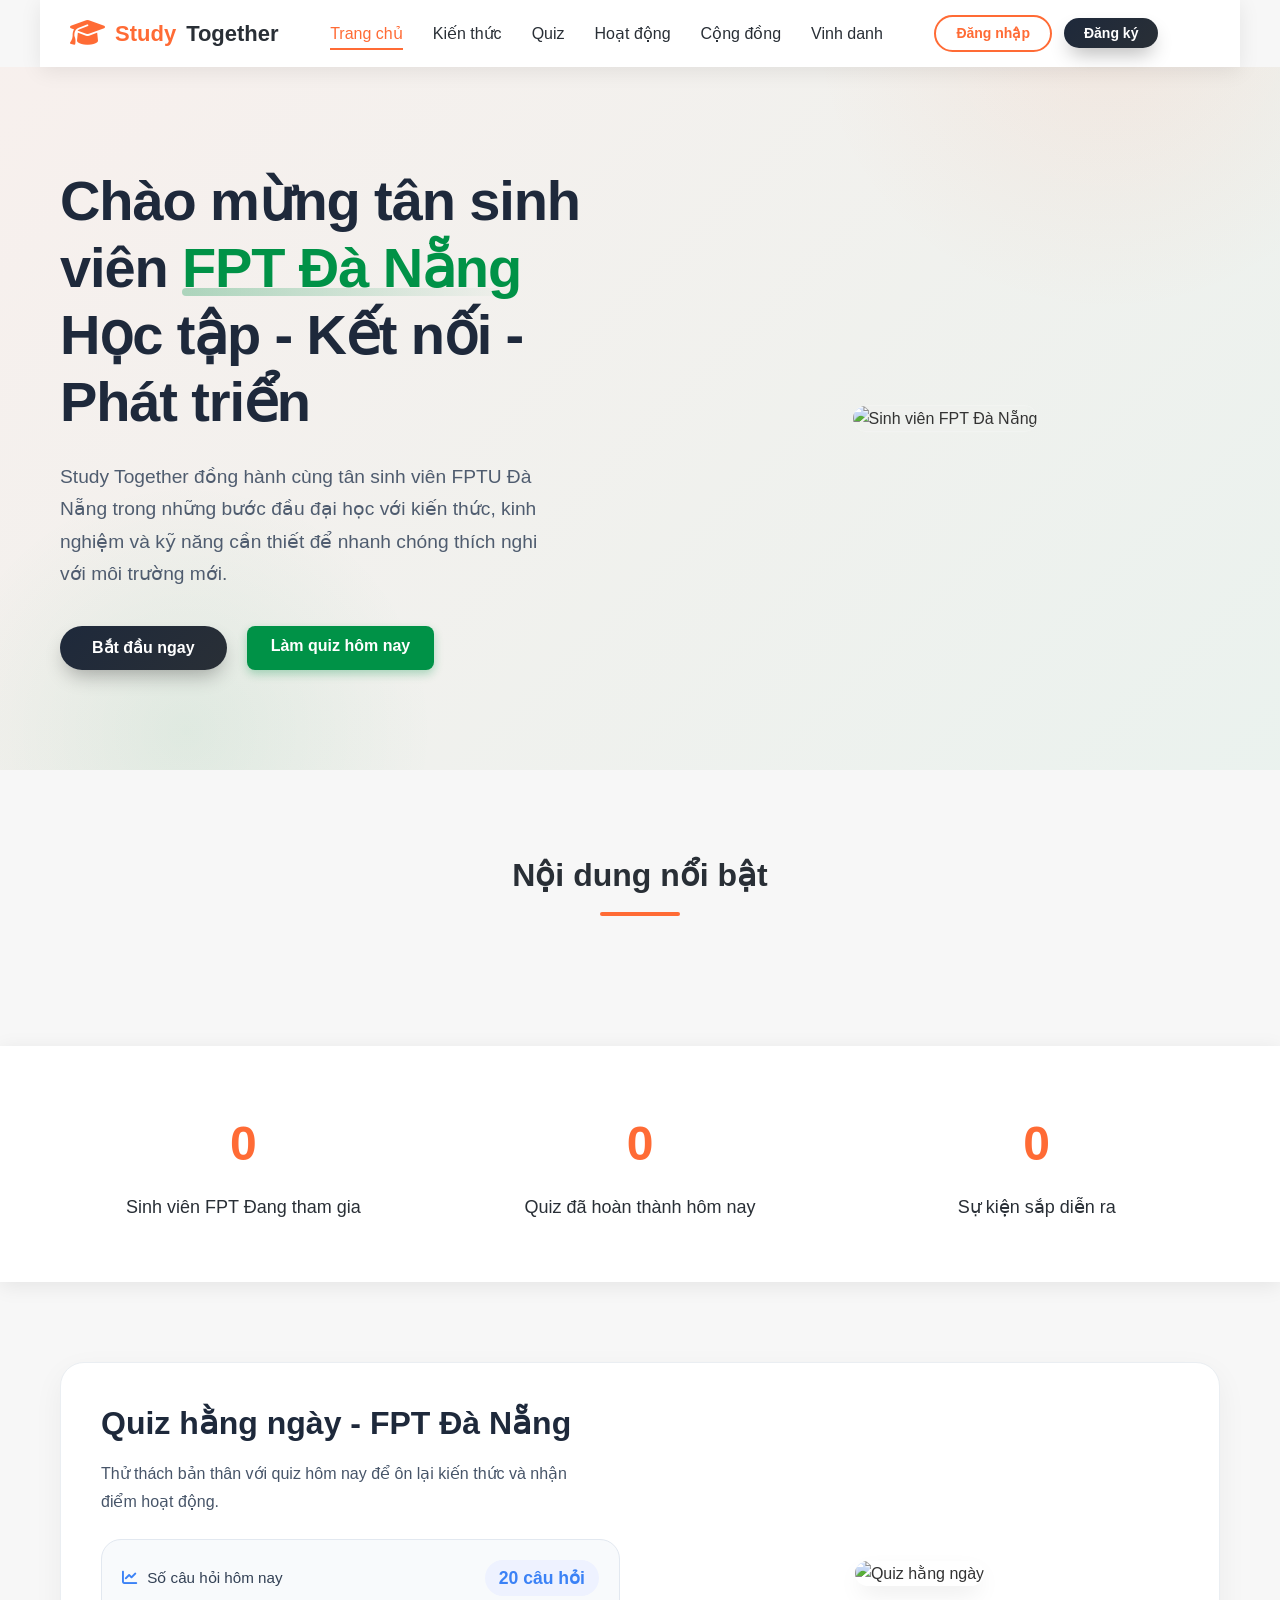
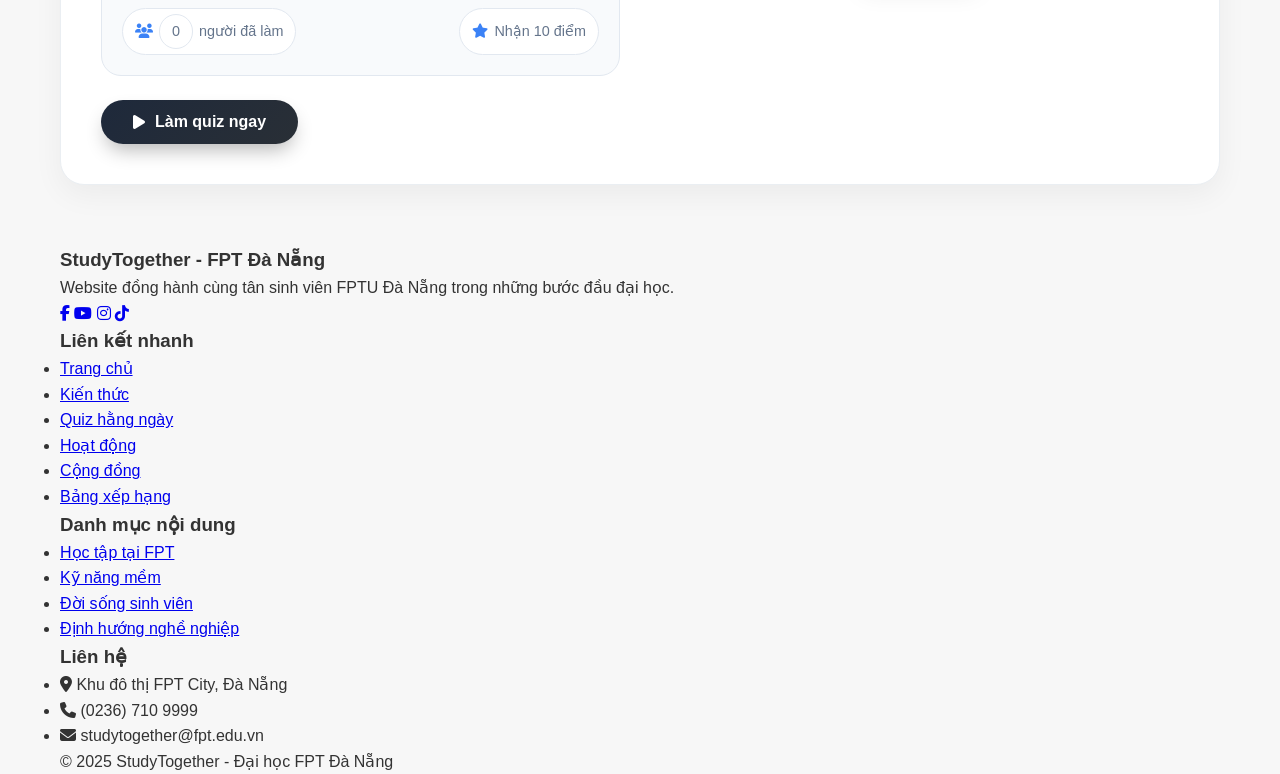
==== commit 5a03177a: "fix" ====
--- a/index.html
+++ b/index.html
@@ -238,7 +238,7 @@
             </div>
         </section>
 
-        <!-- Cộng đồng -->
+        <!-- Cộng đồng (đã sửa) -->
         <section id="community-section" class="content-section hidden-section">
             <div class="container">
                 <h2 class="section-title fpt">Cộng đồng FPT Đà Nẵng</h2>
@@ -280,14 +280,13 @@
                 </div>
                 
                 <div class="forum-posts">
-                    <h3>Bài viết mới từ cộng đồng</h3>
+                    <div style="display: flex; justify-content: space-between; align-items: center; margin-bottom: 20px; flex-wrap: wrap; gap: 15px;">
+                        <h3 style="margin-bottom: 0;">Bài viết mới từ cộng đồng</h3>
+                        <button class="btn btn-primary" id="createPostBtn">
+                            <i class="fas fa-plus"></i> Tạo bài viết mới
+                        </button>
+                    </div>
                     <div id="forum-posts-content"></div>
-                    
-                    <div class="text-center">
-                        <button class="btn btn-outline" id="createPostBtn">
-                            <i class="fas fa-plus"></i> Tạo bài viết mới
-                        </button>
-                    </div>
                 </div>
             </div>
         </section>
@@ -357,7 +356,7 @@
                                 <div class="stat-label">Hạng</div>
                             </div>
                             <div class="stat-card">
-                                <div class="stat-value" id="joinDateStat">2024</div>
+                                <div class="stat-value" id="joinDateStat">2025</div>
                                 <div class="stat-label">Tham gia</div>
                             </div>
                             <div class="stat-card">
--- a/css/style.css
+++ b/css/style.css
@@ -2353,345 +2353,255 @@
     color: #94a3b8;
 }
 
-/* ==========================================
-   PROFILE CARD STYLES
-========================================== */
-:root {
-    --primary-gradient: linear-gradient(135deg, #667eea 0%, #764ba2 100%);
-    --secondary-gradient: linear-gradient(135deg, #f093fb 0%, #f5576c 100%);
-    --card-bg: rgba(255, 255, 255, 0.95);
-    --text-primary: #2d3748;
-    --text-secondary: #718096;
-    --accent-color: #667eea;
-    --shadow-color: rgba(102, 126, 234, 0.2);
-    --success-color: #48bb78;
-    --warning-color: #ecc94b;
-    --danger-color: #f56565;
-}
-
-.profile-container {
+/* ===== PROFILE SECTION – DÙNG CHUNG CHO USER & ADMIN ===== */
+#profile-section {
+    background-color: #f8fafc;
+    min-height: 100vh;
+    padding: 40px 16px;
+    font-family: -apple-system, BlinkMacSystemFont, 'Segoe UI', Roboto, sans-serif;
+}
+
+#profile-section .profile-container {
     max-width: 600px;
-    margin: 40px auto;
-    padding: 20px;
-    animation: fadeInUp 0.8s ease-out;
-}
-
-.profile-card {
-    background: var(--card-bg);
-    backdrop-filter: blur(10px);
-    border-radius: 30px;
-    padding: 40px;
-    box-shadow: 
-        0 25px 50px -12px rgba(0, 0, 0, 0.25),
-        0 0 0 1px rgba(255, 255, 255, 0.1) inset;
-    transition: all 0.4s cubic-bezier(0.175, 0.885, 0.32, 1.275);
-    position: relative;
-    overflow: hidden;
-}
-
-.profile-card::before {
-    content: '';
-    position: absolute;
-    top: 0;
-    left: 0;
-    right: 0;
-    height: 6px;
-    background: var(--primary-gradient);
-    animation: shimmer 3s infinite linear;
-    background-size: 200% 100%;
-}
-
-.profile-card:hover {
-    transform: translateY(-8px) scale(1.02);
-    box-shadow: 
-        0 30px 60px -15px var(--shadow-color),
-        0 0 0 2px rgba(255, 255, 255, 0.2) inset;
-}
-
-.profile-header {
+    margin: 0 auto;
+}
+
+#profile-section .profile-card {
+    background: #ffffff;
+    border-radius: 28px;
+    box-shadow: 0 12px 40px rgba(0, 0, 0, 0.06);
+    padding: 32px 28px;
+    transition: box-shadow 0.2s;
+}
+
+/* Header */
+#profile-section .profile-header {
     text-align: center;
-    margin-bottom: 40px;
-    position: relative;
-}
-
-.profile-avatar {
-    width: 120px;
-    height: 120px;
-    margin: 0 auto 20px;
-    background: var(--primary-gradient);
+    margin-bottom: 32px;
+}
+
+#profile-section .profile-avatar {
+    width: 100px;
+    height: 100px;
     border-radius: 50%;
+    background: linear-gradient(135deg, #2563eb, #1e40af);
     display: flex;
     align-items: center;
     justify-content: center;
-    animation: float 3s ease-in-out infinite;
-    box-shadow: 0 10px 30px var(--shadow-color);
-    position: relative;
-    cursor: pointer;
-    transition: all 0.3s ease;
-}
-
-.profile-avatar:hover {
-    transform: scale(1.1) rotate(5deg);
-}
-
-.profile-avatar::after {
-    content: '';
-    position: absolute;
-    top: -5px;
-    left: -5px;
-    right: -5px;
-    bottom: -5px;
-    border-radius: 50%;
-    background: linear-gradient(135deg, #667eea, #764ba2, #f093fb);
-    opacity: 0.5;
-    z-index: -1;
-    animation: pulse 2s ease-out infinite;
-}
-
-.avatar-icon {
-    font-size: 48px;
+    margin: 0 auto 18px;
+    box-shadow: 0 6px 16px rgba(37, 99, 235, 0.2);
+}
+
+#profile-section .avatar-icon {
+    font-size: 44px;
     color: white;
+    font-weight: 600;
     text-transform: uppercase;
-    font-weight: bold;
-}
-
-.profile-header h1 {
-    font-size: 32px;
-    font-weight: 700;
-    color: var(--text-primary);
-    margin: 15px 0 5px;
-    background: var(--primary-gradient);
-    -webkit-background-clip: text;
-    -webkit-text-fill-color: transparent;
-    background-clip: text;
-    animation: slideInFromLeft 0.6s ease-out;
-}
-
-.profile-badge {
+    line-height: 1;
+}
+
+#profile-section .profile-header h1 {
+    font-size: 28px;
+    font-weight: 600;
+    color: #0a0a0a;
+    margin: 0 0 8px;
+    letter-spacing: -0.01em;
+}
+
+#profile-section .profile-badge {
     display: inline-block;
-    padding: 6px 16px;
-    background: var(--secondary-gradient);
-    border-radius: 50px;
-    color: white;
+    background: #e6f0ff;
+    color: #2563eb;
+    padding: 6px 20px;
+    border-radius: 40px;
     font-size: 14px;
     font-weight: 500;
-    text-transform: uppercase;
-    letter-spacing: 1px;
-    animation: slideInFromRight 0.6s ease-out 0.2s both;
-    box-shadow: 0 4px 15px rgba(245, 87, 108, 0.3);
-}
-
-.profile-content {
+}
+
+/* Nội dung chính */
+#profile-section .profile-content {
     display: flex;
     flex-direction: column;
-    gap: 20px;
-    margin-bottom: 40px;
-}
-
-.profile-item {
-    background: linear-gradient(135deg, #f5f7fa 0%, #e9edf5 100%);
-    border-radius: 20px;
-    padding: 20px;
+    gap: 14px;
+    margin-bottom: 28px;
+}
+
+#profile-section .profile-item {
     display: flex;
     align-items: center;
-    gap: 20px;
-    transition: all 0.4s cubic-bezier(0.4, 0, 0.2, 1);
-    animation: slideInFromBottom 0.5s ease-out;
-    animation-fill-mode: both;
-    border: 1px solid rgba(255, 255, 255, 0.8);
-    position: relative;
-    overflow: hidden;
-}
-
-.profile-item::before {
-    content: '';
-    position: absolute;
-    top: 0;
-    left: 0;
-    width: 100%;
-    height: 100%;
-    background: linear-gradient(45deg, transparent, rgba(255, 255, 255, 0.3), transparent);
-    transform: translateX(-100%);
-    transition: transform 0.6s;
-}
-
-.profile-item:hover::before {
-    transform: translateX(100%);
-}
-
-.profile-item:nth-child(1) { animation-delay: 0.3s; }
-.profile-item:nth-child(2) { animation-delay: 0.5s; }
-.profile-item:nth-child(3) { animation-delay: 0.7s; }
-
-.profile-item:hover {
-    transform: translateX(10px) scale(1.02);
-    box-shadow: 0 10px 30px -10px var(--shadow-color);
-    border-color: var(--accent-color);
-}
-
-.item-icon {
-    width: 50px;
-    height: 50px;
-    background: var(--primary-gradient);
-    border-radius: 15px;
+    gap: 16px;
+    background: #f9f9fc;
+    border-radius: 20px;
+    padding: 16px 20px;
+    border: 1px solid #edf2f7;
+    transition: background 0.15s;
+}
+
+#profile-section .profile-item:hover {
+    background: #f1f5f9;
+    border-color: #cbd5e1;
+}
+
+#profile-section .item-icon {
+    width: 44px;
+    height: 44px;
+    border-radius: 16px;
+    background: #ffffff;
     display: flex;
     align-items: center;
     justify-content: center;
-    color: white;
+    font-size: 22px;
+    color: #2563eb;
+    box-shadow: 0 2px 8px rgba(0,0,0,0.02);
+    flex-shrink: 0;
+}
+
+#profile-section .item-details {
+    flex: 1;
+    min-width: 0;
+}
+
+#profile-section .item-label {
+    font-size: 12px;
+    font-weight: 500;
+    color: #64748b;
+    text-transform: uppercase;
+    letter-spacing: 0.4px;
+    margin-bottom: 2px;
+}
+
+#profile-section .item-value {
+    font-size: 18px;
+    font-weight: 500;
+    color: #1e293b;
+    word-break: break-word;
+    line-height: 1.4;
+}
+
+#profile-section .points-display {
     font-size: 24px;
-    transition: all 0.3s ease;
-    box-shadow: 0 5px 15px var(--shadow-color);
-}
-
-.profile-item:hover .item-icon {
-    transform: scale(1.1) rotate(5deg);
-}
-
-.item-details {
-    flex: 1;
-}
-
-.item-label {
-    font-size: 14px;
-    color: var(--text-secondary);
-    text-transform: uppercase;
-    letter-spacing: 1px;
-    margin-bottom: 5px;
-}
-
-.item-value {
-    font-size: 18px;
     font-weight: 600;
-    color: var(--text-primary);
-    transition: all 0.3s ease;
-    word-break: break-word;
-}
-
-.item-value[data-empty="true"] {
-    color: var(--text-secondary);
-    font-style: italic;
-}
-
-.points-display {
-    font-size: 24px;
-    font-weight: 700;
-    color: var(--accent-color);
+    color: #2563eb;
     display: flex;
     align-items: center;
-    gap: 5px;
-}
-
-.points-display span {
+    gap: 6px;
+}
+
+#profile-section .points-display span {
     font-size: 14px;
-    color: var(--text-secondary);
-    font-weight: normal;
-}
-
-.profile-actions {
-    display: flex;
-    gap: 15px;
-    justify-content: center;
-    margin-top: 30px;
-}
-
-.btn {
-    padding: 14px 28px;
-    border: none;
-    border-radius: 50px;
-    font-size: 16px;
-    font-weight: 600;
-    cursor: pointer;
-    transition: all 0.4s cubic-bezier(0.175, 0.885, 0.32, 1.275);
-    background: var(--primary-gradient);
-    color: white;
-    box-shadow: 0 4px 15px rgba(102, 126, 234, 0.4);
-    position: relative;
-    overflow: hidden;
-    flex: 1;
-    max-width: 200px;
-}
-
-.btn::before {
-    content: '';
-    position: absolute;
-    top: 50%;
-    left: 50%;
-    width: 0;
-    height: 0;
-    border-radius: 50%;
-    background: rgba(255, 255, 255, 0.3);
-    transform: translate(-50%, -50%);
-    transition: width 0.6s, height 0.6s;
-}
-
-.btn:hover::before {
-    width: 300px;
-    height: 300px;
-}
-
-.btn:hover {
-    transform: translateY(-3px) scale(1.05);
-    box-shadow: 0 8px 25px rgba(102, 126, 234, 0.6);
-}
-
-.btn:active {
-    transform: translateY(0) scale(0.95);
-}
-
-.btn-outline {
-    background: transparent;
-    border: 2px solid var(--accent-color);
-    color: var(--accent-color);
-    box-shadow: none;
-}
-
-.btn-outline:hover {
-    background: var(--primary-gradient);
-    border-color: transparent;
-    color: white;
-}
-
-/* Stats Section */
-.profile-stats {
+    font-weight: 400;
+    color: #64748b;
+}
+
+/* Stats cards */
+#profile-section .profile-stats {
     display: grid;
     grid-template-columns: repeat(3, 1fr);
-    gap: 15px;
-    margin: 30px 0 20px;
-}
-
-.stat-card {
-    background: white;
-    border-radius: 15px;
-    padding: 15px;
+    gap: 12px;
+    padding: 20px 0;
+    border-top: 1px solid #e9eef2;
+    border-bottom: 1px solid #e9eef2;
+    margin-bottom: 28px;
+}
+
+#profile-section .stat-card {
+    background: #ffffff;
+    border-radius: 18px;
+    padding: 16px 8px;
     text-align: center;
-    box-shadow: 0 5px 20px rgba(0, 0, 0, 0.05);
-    transition: all 0.3s ease;
-    animation: fadeInScale 0.5s ease-out;
-    animation-fill-mode: both;
-    border: 1px solid rgba(102, 126, 234, 0.1);
-}
-
-.stat-card:nth-child(1) { animation-delay: 0.8s; }
-.stat-card:nth-child(2) { animation-delay: 0.9s; }
-.stat-card:nth-child(3) { animation-delay: 1s; }
-
-.stat-card:hover {
-    transform: translateY(-5px);
-    box-shadow: 0 10px 30px rgba(102, 126, 234, 0.2);
-}
-
-.stat-value {
-    font-size: 24px;
-    font-weight: 700;
-    color: var(--accent-color);
-    margin-bottom: 5px;
-}
-
-.stat-label {
+    box-shadow: 0 2px 8px rgba(0,0,0,0.02);
+    border: 1px solid #edf2f7;
+    transition: transform 0.1s, border-color 0.1s;
+}
+
+#profile-section .stat-card:hover {
+    border-color: #2563eb;
+}
+
+#profile-section .stat-value {
+    font-size: 22px;
+    font-weight: 600;
+    color: #0f172a;
+    line-height: 1.3;
+    margin-bottom: 4px;
+}
+
+#profile-section .stat-label {
     font-size: 12px;
-    color: var(--text-secondary);
+    color: #5f6b7a;
     text-transform: uppercase;
-    letter-spacing: 1px;
+    letter-spacing: 0.3px;
+    font-weight: 500;
+}
+
+/* Buttons */
+#profile-section .profile-actions {
+    display: flex;
+    justify-content: center;
+    gap: 16px;
+    flex-wrap: wrap;
+}
+
+#profile-section .btn {
+    padding: 12px 32px;
+    border-radius: 60px;
+    font-size: 15px;
+    font-weight: 500;
+    border: none;
+    cursor: pointer;
+    transition: all 0.2s;
+    background: #ffffff;
+    color: #1e293b;
+    border: 1.5px solid #d1d9e6;
+    box-shadow: 0 2px 6px rgba(0,0,0,0.02);
+    min-width: 140px;
+}
+
+#profile-section .btn-primary {
+    background: #2563eb;
+    border-color: #2563eb;
+    color: white;
+    box-shadow: 0 4px 12px rgba(37, 99, 235, 0.25);
+}
+
+#profile-section .btn-primary:hover {
+    background: #1d4ed8;
+    border-color: #1d4ed8;
+    transform: translateY(-2px);
+    box-shadow: 0 8px 18px rgba(37, 99, 235, 0.35);
+}
+
+#profile-section .btn-outline {
+    background: transparent;
+    border-color: #cbd5e1;
+    color: #334155;
+}
+
+#profile-section .btn-outline:hover {
+    background: #f1f5f9;
+    border-color: #94a3b8;
+    transform: translateY(-1px);
+}
+
+/* Responsive */
+@media (max-width: 520px) {
+    #profile-section .profile-card {
+        padding: 24px 16px;
+    }
+    #profile-section .profile-actions {
+        flex-direction: column;
+        align-items: center;
+    }
+    #profile-section .btn {
+        width: 100%;
+        max-width: 260px;
+    }
+    #profile-section .profile-stats {
+        gap: 8px;
+    }
+    #profile-section .stat-card {
+        padding: 12px 4px;
+    }
 }
 
 /* Animations */
@@ -3301,4 +3211,13 @@
 .login-to-comment a {
     color: #007bff;
     text-decoration: none;
+}
+
+/* Ẩn các nút trong community cards */
+#joinForumBtn, #findGroupBtn, #askQuestionBtn {
+    display: none !important;
+}
+
+#loadMoreActivities {
+    display: none !important;
 }
